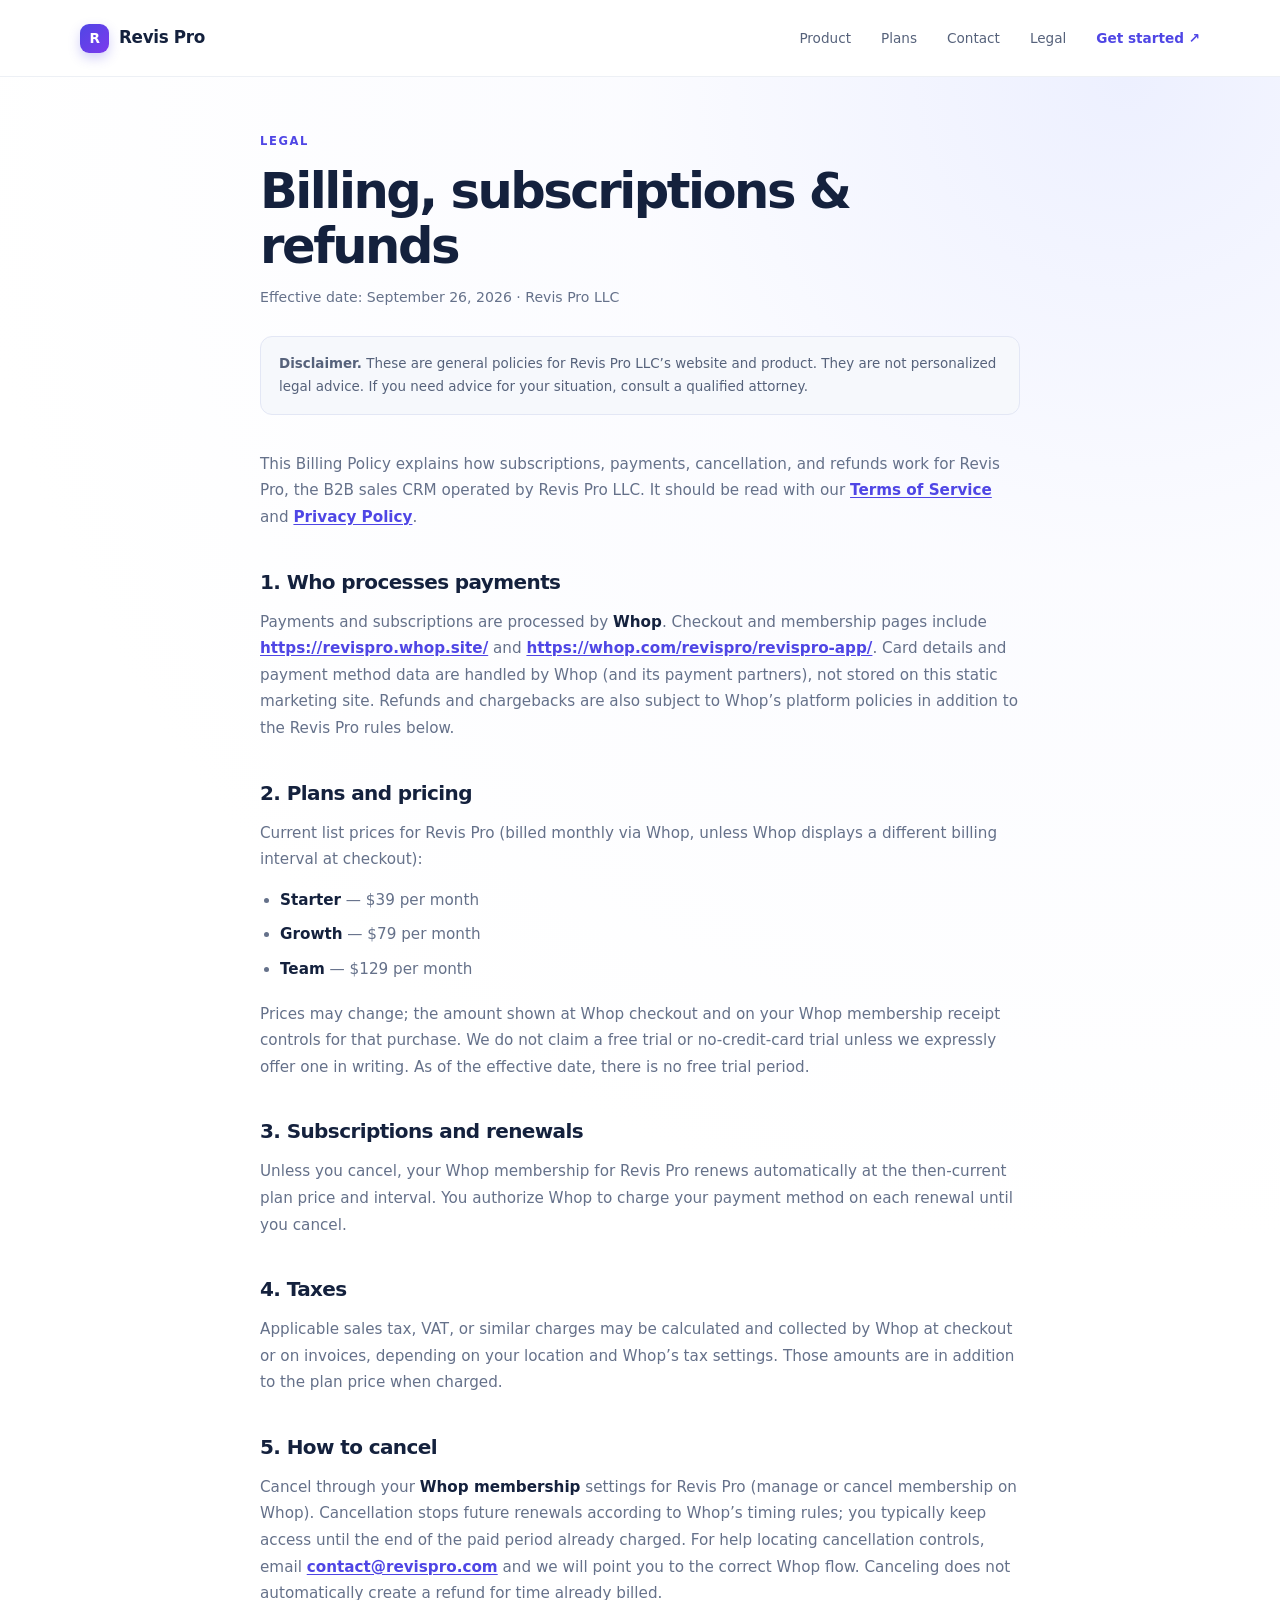
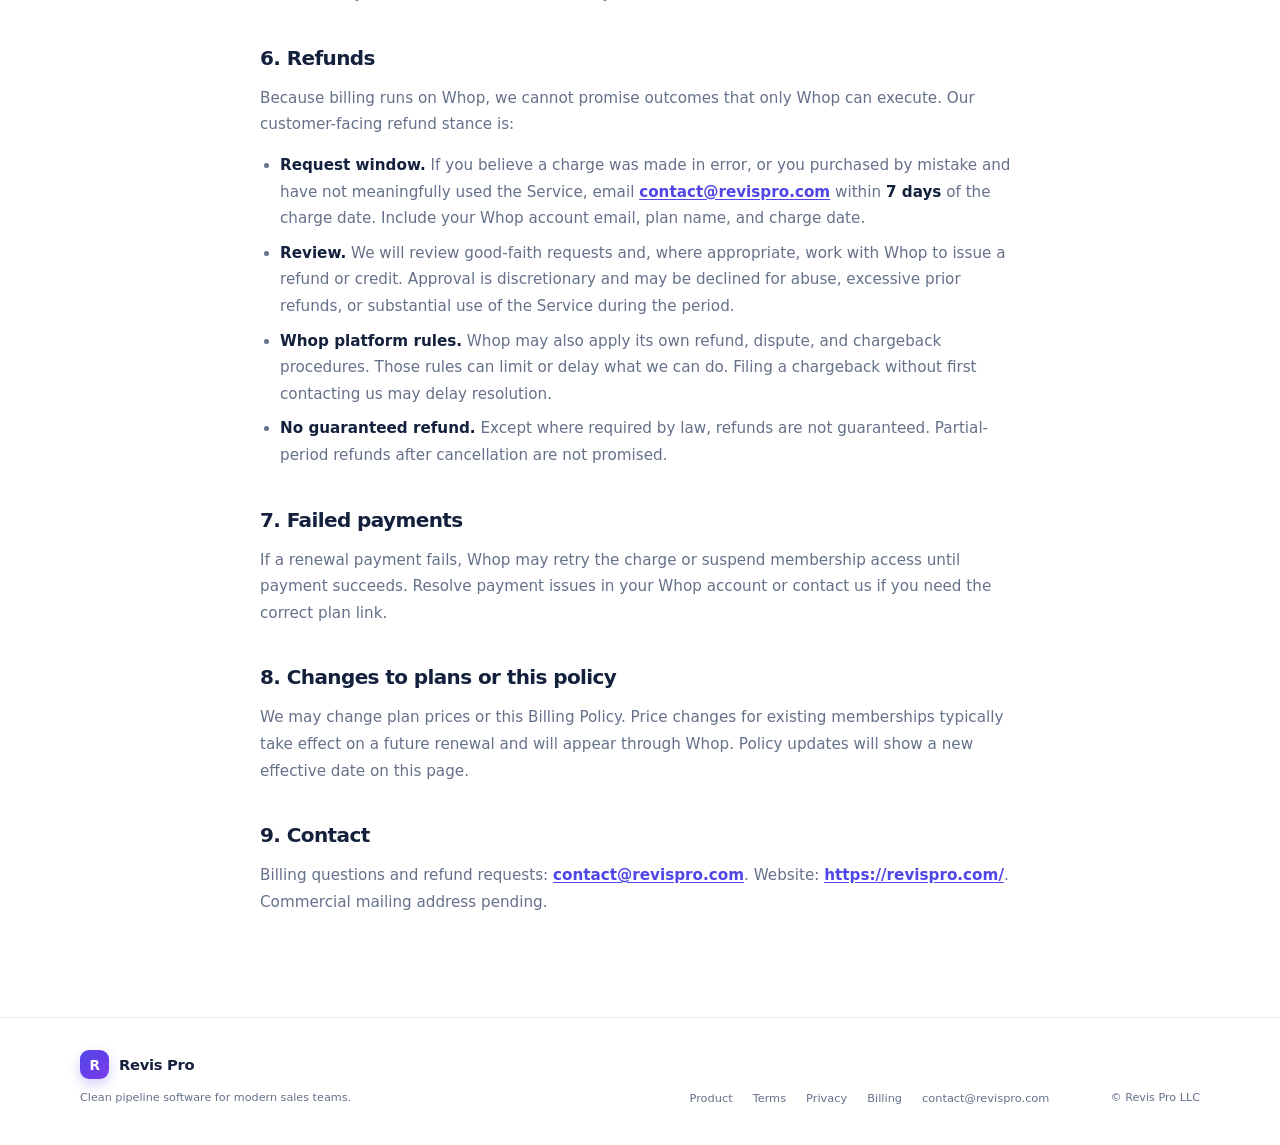
==== billing.html @ 18977353 "Fix clear marketing-site bugs without a redesign Darken text that failed contrast, align legal navig" ====
<!doctype html>
<html lang="en">
<head>
  <meta charset="utf-8">
  <meta name="viewport" content="width=device-width, initial-scale=1">
  <meta name="description" content="Billing, subscriptions, and refunds for Revis Pro, the B2B sales CRM from Revis Pro LLC.">
  <meta name="theme-color" content="#4f46e5">
  <link rel="canonical" href="https://revispro.com/billing.html">
  <link rel="icon" href="favicon.svg" type="image/svg+xml">
  <meta property="og:site_name" content="Revis Pro">
  <meta property="og:type" content="website">
  <meta property="og:url" content="https://revispro.com/billing.html">
  <meta property="og:title" content="Billing &amp; Refunds · Revis Pro">
  <meta property="og:description" content="Billing, subscriptions, and refunds for Revis Pro, the B2B sales CRM from Revis Pro LLC.">
  <meta name="twitter:card" content="summary">
  <meta name="twitter:title" content="Billing &amp; Refunds · Revis Pro">
  <meta name="twitter:description" content="Billing, subscriptions, and refunds for Revis Pro, the B2B sales CRM from Revis Pro LLC.">
  <title>Billing &amp; Refunds · Revis Pro</title>
  <link rel="stylesheet" href="styles.css">
</head>
<body>
  <header class="site-header">
    <div class="container nav-wrap">
      <a class="brand" href="index.html" aria-label="Revis Pro home">
        <span class="brand-mark" aria-hidden="true">R</span>
        <span>Revis Pro</span>
      </a>
      <nav aria-label="Primary navigation">
        <a href="index.html#product">Product</a>
        <a href="index.html#plans">Plans</a>
        <a href="index.html#contact">Contact</a>
        <a class="legal-nav-link" href="terms.html">Legal</a>
        <a class="nav-cta" href="https://revispro.whop.site/invite">Get started <span aria-hidden="true">↗</span></a>
      </nav>
    </div>
  </header>

  <main class="legal-page">
    <div class="container legal-wrap">
      <p class="eyebrow">Legal</p>
      <h1>Billing, subscriptions &amp; refunds</h1>
      <p class="legal-meta">Effective date: September 26, 2026 · Revis Pro LLC</p>

      <p class="legal-disclaimer"><strong>Disclaimer.</strong> These are general policies for Revis Pro LLC’s website and product. They are not personalized legal advice. If you need advice for your situation, consult a qualified attorney.</p>

      <div class="legal-prose">
        <p>This Billing Policy explains how subscriptions, payments, cancellation, and refunds work for Revis Pro, the B2B sales CRM operated by Revis Pro LLC. It should be read with our <a href="terms.html">Terms of Service</a> and <a href="privacy.html">Privacy Policy</a>.</p>

        <h2>1. Who processes payments</h2>
        <p>Payments and subscriptions are processed by <strong>Whop</strong>. Checkout and membership pages include <a href="https://revispro.whop.site/">https://revispro.whop.site/</a> and <a href="https://whop.com/revispro/revispro-app/">https://whop.com/revispro/revispro-app/</a>. Card details and payment method data are handled by Whop (and its payment partners), not stored on this static marketing site. Refunds and chargebacks are also subject to Whop’s platform policies in addition to the Revis Pro rules below.</p>

        <h2>2. Plans and pricing</h2>
        <p>Current list prices for Revis Pro (billed monthly via Whop, unless Whop displays a different billing interval at checkout):</p>
        <ul>
          <li><strong>Starter</strong> — $39 per month</li>
          <li><strong>Growth</strong> — $79 per month</li>
          <li><strong>Team</strong> — $129 per month</li>
        </ul>
        <p>Prices may change; the amount shown at Whop checkout and on your Whop membership receipt controls for that purchase. We do not claim a free trial or no-credit-card trial unless we expressly offer one in writing. As of the effective date, there is no free trial period.</p>

        <h2>3. Subscriptions and renewals</h2>
        <p>Unless you cancel, your Whop membership for Revis Pro renews automatically at the then-current plan price and interval. You authorize Whop to charge your payment method on each renewal until you cancel.</p>

        <h2>4. Taxes</h2>
        <p>Applicable sales tax, VAT, or similar charges may be calculated and collected by Whop at checkout or on invoices, depending on your location and Whop’s tax settings. Those amounts are in addition to the plan price when charged.</p>

        <h2>5. How to cancel</h2>
        <p>Cancel through your <strong>Whop membership</strong> settings for Revis Pro (manage or cancel membership on Whop). Cancellation stops future renewals according to Whop’s timing rules; you typically keep access until the end of the paid period already charged. For help locating cancellation controls, email <a href="mailto:contact@revispro.com">contact@revispro.com</a> and we will point you to the correct Whop flow. Canceling does not automatically create a refund for time already billed.</p>

        <h2>6. Refunds</h2>
        <p>Because billing runs on Whop, we cannot promise outcomes that only Whop can execute. Our customer-facing refund stance is:</p>
        <ul>
          <li><strong>Request window.</strong> If you believe a charge was made in error, or you purchased by mistake and have not meaningfully used the Service, email <a href="mailto:contact@revispro.com">contact@revispro.com</a> within <strong>7 days</strong> of the charge date. Include your Whop account email, plan name, and charge date.</li>
          <li><strong>Review.</strong> We will review good-faith requests and, where appropriate, work with Whop to issue a refund or credit. Approval is discretionary and may be declined for abuse, excessive prior refunds, or substantial use of the Service during the period.</li>
          <li><strong>Whop platform rules.</strong> Whop may also apply its own refund, dispute, and chargeback procedures. Those rules can limit or delay what we can do. Filing a chargeback without first contacting us may delay resolution.</li>
          <li><strong>No guaranteed refund.</strong> Except where required by law, refunds are not guaranteed. Partial-period refunds after cancellation are not promised.</li>
        </ul>

        <h2>7. Failed payments</h2>
        <p>If a renewal payment fails, Whop may retry the charge or suspend membership access until payment succeeds. Resolve payment issues in your Whop account or contact us if you need the correct plan link.</p>

        <h2>8. Changes to plans or this policy</h2>
        <p>We may change plan prices or this Billing Policy. Price changes for existing memberships typically take effect on a future renewal and will appear through Whop. Policy updates will show a new effective date on this page.</p>

        <h2>9. Contact</h2>
        <p>Billing questions and refund requests: <a href="mailto:contact@revispro.com">contact@revispro.com</a>. Website: <a href="https://revispro.com/">https://revispro.com/</a>. Commercial mailing address pending.</p>
      </div>
    </div>
  </main>

  <footer class="site-footer">
    <div class="container footer-wrap">
      <div><a class="brand footer-brand" href="index.html"><span class="brand-mark" aria-hidden="true">R</span><span>Revis Pro</span></a><p>Clean pipeline software for modern sales teams.</p></div>
      <div class="footer-links">
        <a href="https://revispro.whop.site/">Product</a>
        <a href="terms.html">Terms</a>
        <a href="privacy.html">Privacy</a>
        <a href="billing.html" aria-current="page">Billing</a>
        <a href="mailto:contact@revispro.com">contact@revispro.com</a>
      </div>
      <p class="copyright">© Revis Pro LLC</p>
    </div>
  </footer>
</body>
</html>
---- styles.css ----
:root{--ink:#14213d;--muted:#65718a;--line:#e7ebf2;--soft:#f6f8fc;--indigo:#4f46e5;--indigo-dark:#3730a3;--cyan:#0ea5c9;--white:#fff;--shadow:0 22px 60px rgba(38,53,92,.13)}
*{box-sizing:border-box}html{scroll-behavior:smooth}body{margin:0;color:var(--ink);background:#fff;font-family:Inter,ui-sans-serif,system-ui,-apple-system,BlinkMacSystemFont,"Segoe UI",sans-serif;line-height:1.5;-webkit-font-smoothing:antialiased}a{color:inherit;text-decoration:none}.container{width:min(1120px,calc(100% - 48px));margin:0 auto}.site-header{border-bottom:1px solid rgba(231,235,242,.75);background:rgba(255,255,255,.92);position:relative;z-index:2}.nav-wrap{height:76px;display:flex;align-items:center;justify-content:space-between}.brand{font-size:1.05rem;font-weight:760;letter-spacing:-.02em;display:inline-flex;gap:10px;align-items:center}.brand-mark{width:29px;height:29px;display:grid;place-items:center;border-radius:9px;color:white;background:linear-gradient(135deg,var(--indigo),#7c3aed);font-size:.85rem;font-weight:800;box-shadow:0 5px 12px rgba(79,70,229,.25)}nav{display:flex;align-items:center;gap:30px;font-size:.85rem;color:#56627b}nav a:hover,.footer-links a:hover,.contact-email:hover{color:var(--indigo)}.nav-cta{color:var(--indigo);font-weight:700}.section{padding:104px 0}.hero{padding:92px 0 100px;background:radial-gradient(circle at 82% 39%,#edf0ff 0,rgba(247,248,255,.58) 23%,rgba(255,255,255,0) 45%)}.hero-grid{display:grid;grid-template-columns:1fr 1fr;gap:80px;align-items:center}.eyebrow{color:var(--indigo);font-size:.72rem;letter-spacing:.14em;text-transform:uppercase;font-weight:800;margin:0 0 18px}.eyebrow-dot{display:inline-block;width:7px;height:7px;border-radius:50%;background:#36c5a1;margin:0 7px 1px 0}.hero h1{font-size:clamp(3rem,5.5vw,5rem);line-height:1.02;letter-spacing:-.065em;margin:0 0 26px;font-weight:790}.accent-text{color:var(--indigo)}.hero-lede{max-width:520px;font-size:1.16rem;line-height:1.7;color:var(--muted);margin:0 0 31px}.hero-actions{display:flex;align-items:center;gap:13px;flex-wrap:wrap}.button{display:inline-flex;align-items:center;justify-content:center;gap:9px;min-height:48px;padding:0 20px;border:1px solid transparent;border-radius:9px;font-size:.88rem;font-weight:750;transition:transform .2s ease,box-shadow .2s ease,background .2s ease}.button:hover{transform:translateY(-2px)}.button-primary{color:#fff;background:var(--indigo);box-shadow:0 9px 20px rgba(79,70,229,.2)}.button-primary:hover{background:var(--indigo-dark);box-shadow:0 12px 24px rgba(79,70,229,.28)}.button-secondary{color:var(--ink);border-color:var(--line);background:#fff}.hero-note{color:var(--muted);font-size:.79rem;margin:23px 0 0}.hero-visual{background:#fff;border:1px solid #e3e8f2;border-radius:16px;padding:18px 20px 16px;box-shadow:var(--shadow);transform:rotate(1.1deg)}.window-bar{display:flex;align-items:center;gap:5px;color:var(--muted);font-size:.68rem;padding-bottom:17px;border-bottom:1px solid #eff2f7}.window-bar span{width:6px;height:6px;border-radius:50%;background:#c9d1de}.window-bar b{margin-left:auto;font-size:.68rem;font-weight:650;color:var(--muted)}.pipeline-head{display:flex;justify-content:space-between;align-items:end;padding:22px 0 16px}.pipeline-head small{display:block;color:var(--muted);font-size:.68rem;margin-bottom:4px}.pipeline-head strong{font-size:1.8rem;letter-spacing:-.04em}.positive{font-size:.7rem;color:#097a5f;background:#e8faf4;padding:4px 7px;border-radius:6px;font-weight:700}.risk-card{display:flex;align-items:center;gap:10px;border:1px solid #f3dfb9;background:#fffaf0;border-radius:9px;padding:11px 12px;margin-bottom:13px}.risk-icon{display:grid;place-items:center;background:#f6bd52;color:var(--ink);border-radius:50%;width:20px;height:20px;font-weight:800;font-size:.75rem}.risk-card div{display:flex;flex-direction:column;gap:1px}.risk-card b{font-size:.73rem}.risk-card small{font-size:.62rem;color:#7b6e55}.risk-card .arrow{margin-left:auto;color:#8b6e38}.deal-list{border:1px solid #edf0f5;border-radius:9px;overflow:hidden}.deal-row{display:flex;align-items:center;gap:9px;padding:13px 11px;border-bottom:1px solid #edf0f5}.deal-row:last-child{border-bottom:0}.deal-avatar{display:grid;place-items:center;width:28px;height:28px;border-radius:8px;color:#fff;font-size:.58rem;font-weight:800}.avatar-indigo{background:#6366f1}.avatar-cyan{background:#06b6d4}.avatar-violet{background:#8b5cf6}.deal-info{display:flex;flex-direction:column;flex:1;gap:1px}.deal-info b{font-size:.7rem}.deal-info small{font-size:.61rem;color:var(--muted)}.deal-pill{font-size:.59rem;font-weight:750;padding:3px 6px;border-radius:5px}.pill-watch{color:#95610a;background:#fff4d8}.pill-next{color:#057999;background:#e5f8fb}.pill-strong{color:#087e62;background:#e5faf3}.visual-footer{display:flex;justify-content:space-between;align-items:center;color:#69768d;font-size:.66rem;font-weight:700;padding:17px 2px 0}.visual-lines{display:flex;gap:3px}.visual-lines i{display:block;width:14px;height:3px;border-radius:3px;background:#dfe4ee}.visual-lines i:first-child{background:var(--indigo)}.proof-strip{background:var(--soft);border-top:1px solid #eef1f6;border-bottom:1px solid #eef1f6}.proof-grid{display:grid;grid-template-columns:repeat(3,1fr);padding:26px 0;gap:30px}.proof-grid>div{display:flex;align-items:center;gap:13px}.proof-icon{display:grid;place-items:center;width:34px;height:34px;border-radius:10px;color:var(--indigo);background:#e7e9ff;font-weight:800}.proof-grid strong{display:block;font-size:.83rem}.proof-grid small{display:block;color:var(--muted);font-size:.7rem;margin-top:2px}.narrow-container{max-width:920px}.content-section{padding-bottom:95px}.content-section h2,.plans-section h2,.contact-card h2{font-size:clamp(2rem,4vw,3rem);line-height:1.1;letter-spacing:-.05em;margin:0 0 19px}.section-intro{color:var(--muted);font-size:1rem;line-height:1.8;max-width:780px;margin:0}.feature-grid{display:grid;grid-template-columns:repeat(3,1fr);gap:16px;margin-top:53px}.feature-card{padding:24px 22px 25px;border:1px solid var(--line);border-radius:12px;background:#fff}.feature-number{color:var(--indigo);font-weight:800;font-size:.7rem;letter-spacing:.08em}.feature-card h3{font-size:1.05rem;margin:22px 0 8px;letter-spacing:-.025em}.feature-card p{color:var(--muted);font-size:.82rem;line-height:1.65;margin:0}.plans-section{background:var(--soft);border-top:1px solid #eef1f6;border-bottom:1px solid #eef1f6}.plans-grid{display:grid;grid-template-columns:.85fr 1.15fr;gap:100px;align-items:center}.text-link{display:inline-flex;gap:9px;color:var(--indigo);font-size:.86rem;font-weight:800;margin-top:31px}.text-link:hover{gap:13px}.plan-list{border:1px solid #e3e7f0;border-radius:14px;background:#fff;overflow:hidden;box-shadow:0 10px 30px rgba(38,53,92,.05)}.plan-row{display:grid;grid-template-columns:1fr auto auto;align-items:center;gap:4px;padding:21px 24px;border-bottom:1px solid #edf0f5}.plan-row:last-child{border-bottom:0}.plan-row b{display:block;font-size:.95rem}.plan-row small{display:block;color:var(--muted);font-size:.68rem;margin-top:3px}.plan-row strong{font-size:1.65rem;letter-spacing:-.05em}.plan-row .per{color:var(--muted);font-size:.7rem;margin-top:9px}.featured-plan{background:linear-gradient(90deg,#fafaff,#fff)}.plan-badge{display:inline-block;font-size:.55rem;letter-spacing:.03em;color:var(--indigo);background:#ececff;border-radius:5px;padding:3px 5px;margin-left:8px;vertical-align:2px;font-weight:700}.contact-section{padding:88px 0}.contact-card{display:flex;justify-content:space-between;align-items:center;gap:40px;padding:48px 53px;border-radius:16px;background:#18264a;color:#fff;position:relative;overflow:hidden}.contact-card:after{content:"";position:absolute;right:-80px;top:-120px;width:350px;height:350px;border-radius:50%;border:1px solid rgba(159,169,255,.18);box-shadow:0 0 0 32px rgba(159,169,255,.04),0 0 0 64px rgba(159,169,255,.03)}.contact-card .eyebrow{color:#a9b2ff}.contact-card h2{margin-bottom:12px;position:relative;z-index:1}.contact-card p:not(.eyebrow){color:#b6c0d5;margin:0;max-width:560px;font-size:.91rem}.contact-meta{font-size:.73rem!important;line-height:1.8;margin-top:19px!important}.contact-meta strong{color:#fff}.contact-meta a{color:#cbd2ff}.contact-meta a:hover{color:#fff}.contact-actions{position:relative;z-index:1;display:flex;flex-direction:column;align-items:center;gap:15px;min-width:175px}.contact-email{font-size:.77rem;color:#c7cde0}.site-footer{border-top:1px solid var(--line);padding:32px 0 38px;color:var(--muted)}.footer-wrap{display:grid;grid-template-columns:1.3fr 1fr auto;gap:30px;align-items:end}.footer-brand{color:var(--ink);font-size:.92rem}.footer-wrap p{font-size:.7rem;margin:11px 0 0}.footer-links{display:flex;gap:20px;justify-content:center;font-size:.71rem}.copyright{white-space:nowrap}.footer-wrap>.copyright{margin:0}
@media(max-width:820px){.hero-grid,.plans-grid{grid-template-columns:1fr;gap:50px}.hero{padding-top:67px}.hero-visual{max-width:580px}.plans-grid{gap:42px}.contact-card{padding:38px 30px}.footer-wrap{grid-template-columns:1fr 1fr}.footer-wrap>.copyright{grid-column:1/-1}.footer-links{justify-content:flex-start}}
@media(max-width:600px){.container{width:min(100% - 32px,1120px)}.nav-wrap{height:68px}nav a:not(.nav-cta){display:none}nav{gap:0}.nav-cta{font-size:.79rem}.hero{padding-bottom:65px}.hero h1{font-size:clamp(2.7rem,13vw,4rem)}.hero-lede{font-size:1rem}.button{width:100%}.hero-actions{align-items:stretch}.hero-visual{padding:14px 13px;transform:none}.pipeline-head strong{font-size:1.5rem}.proof-grid{grid-template-columns:1fr;gap:17px;padding:23px 0}.section{padding:72px 0}.content-section{padding-bottom:72px}.feature-grid{grid-template-columns:1fr;gap:10px;margin-top:34px}.feature-card{padding:19px}.feature-card h3{margin-top:13px}.contact-card{display:block;padding:33px 24px}.contact-actions{align-items:stretch;margin-top:27px}.contact-section{padding:63px 0}.footer-wrap{grid-template-columns:1fr;gap:17px}.footer-links{flex-direction:column;gap:7px}.footer-wrap>.copyright{grid-column:auto}.copyright{margin-top:3px!important}}

/* Legal pages */
.legal-page{padding:56px 0 88px;background:radial-gradient(circle at 88% 0%,#edf0ff 0,rgba(247,248,255,.5) 18%,rgba(255,255,255,0) 42%)}
.legal-page .legal-wrap{max-width:760px}
.legal-page .eyebrow{margin-bottom:14px}
.legal-page h1{font-size:clamp(2.1rem,4.5vw,3.1rem);line-height:1.1;letter-spacing:-.05em;margin:0 0 14px;font-weight:790}
.legal-meta{color:var(--muted);font-size:.88rem;margin:0 0 28px}
.legal-disclaimer{border:1px solid #e3e7f5;background:var(--soft);border-radius:12px;padding:16px 18px;color:#56627b;font-size:.84rem;line-height:1.65;margin:0 0 36px}
.legal-prose h2{font-size:1.25rem;letter-spacing:-.03em;margin:36px 0 12px;color:var(--ink)}
.legal-prose h3{font-size:1rem;letter-spacing:-.02em;margin:24px 0 8px;color:var(--ink)}
.legal-prose p,.legal-prose li{color:var(--muted);font-size:.95rem;line-height:1.75;margin:0 0 14px}
.legal-prose ul{margin:0 0 18px;padding-left:1.25rem}
.legal-prose li{margin-bottom:8px}
.legal-prose a{color:var(--indigo);font-weight:650;text-decoration:underline;text-underline-offset:2px}
.legal-prose a:hover{color:var(--indigo-dark)}
.legal-prose strong{color:var(--ink);font-weight:700}
.site-header .legal-nav-link{color:#56627b}
@media(max-width:600px){.legal-page{padding:40px 0 64px}.legal-disclaimer{padding:14px 15px;font-size:.82rem}.legal-prose h2{margin-top:28px;font-size:1.15rem}}

:focus-visible{outline:2px solid var(--indigo);outline-offset:3px}
.contact-card :focus-visible{outline-color:#fff}
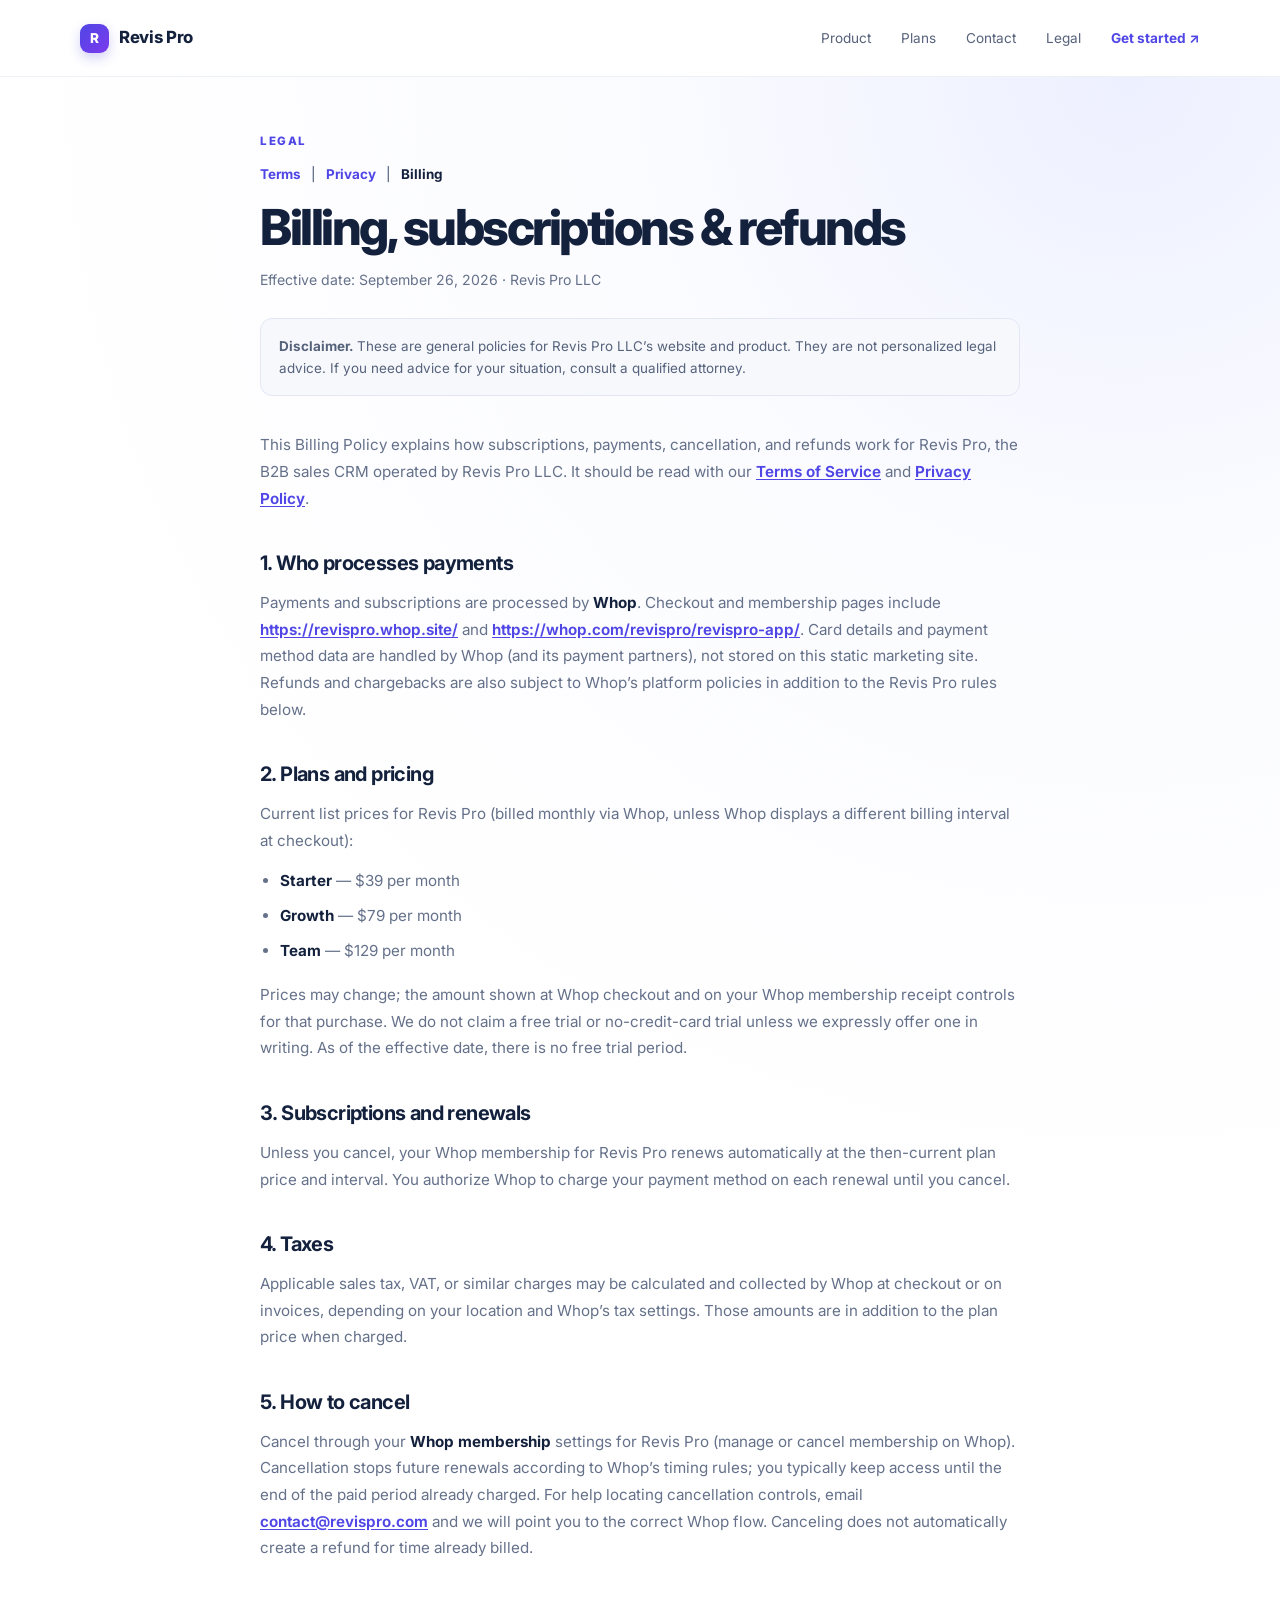
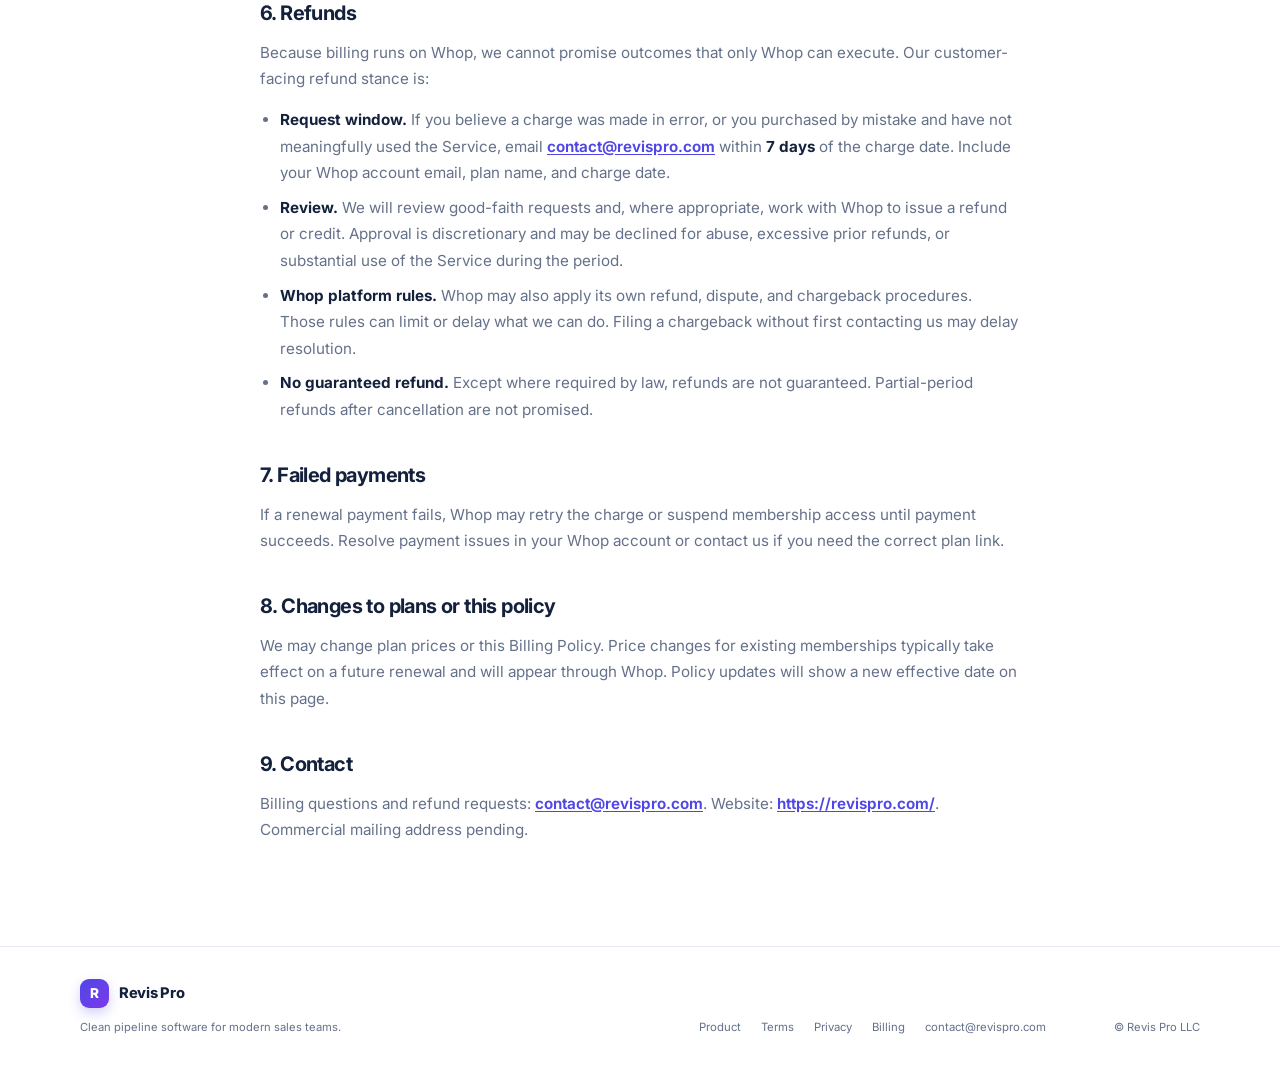
==== commit dce0e48e: "Load Inter and add a legal-page subnav Serve Inter from Google Fonts on every page so the named font" ====
--- a/billing.html
+++ b/billing.html
@@ -16,6 +16,9 @@
   <meta name="twitter:title" content="Billing &amp; Refunds · Revis Pro">
   <meta name="twitter:description" content="Billing, subscriptions, and refunds for Revis Pro, the B2B sales CRM from Revis Pro LLC.">
   <title>Billing &amp; Refunds · Revis Pro</title>
+  <link rel="preconnect" href="https://fonts.googleapis.com">
+  <link rel="preconnect" href="https://fonts.gstatic.com" crossorigin>
+  <link rel="stylesheet" href="https://fonts.googleapis.com/css2?family=Inter:wght@400..800&display=swap">
   <link rel="stylesheet" href="styles.css">
 </head>
 <body>
@@ -38,6 +41,13 @@
   <main class="legal-page">
     <div class="container legal-wrap">
       <p class="eyebrow">Legal</p>
+      <nav class="legal-subnav" aria-label="Legal documents">
+        <a href="terms.html">Terms</a>
+        <span aria-hidden="true">|</span>
+        <a href="privacy.html">Privacy</a>
+        <span aria-hidden="true">|</span>
+        <a href="billing.html" aria-current="page">Billing</a>
+      </nav>
       <h1>Billing, subscriptions &amp; refunds</h1>
       <p class="legal-meta">Effective date: September 26, 2026 · Revis Pro LLC</p>
 
--- a/styles.css
+++ b/styles.css
@@ -23,3 +23,8 @@
 
 :focus-visible{outline:2px solid var(--indigo);outline-offset:3px}
 .contact-card :focus-visible{outline-color:#fff}
+.legal-subnav{display:flex;flex-wrap:wrap;align-items:center;gap:10px;margin:0 0 16px;font-size:.84rem;font-weight:700}
+.legal-subnav a{color:var(--indigo)}
+.legal-subnav a[aria-current="page"]{color:var(--ink)}
+.legal-subnav span{color:var(--muted);font-weight:500}
+nav.legal-subnav a{display:inline}
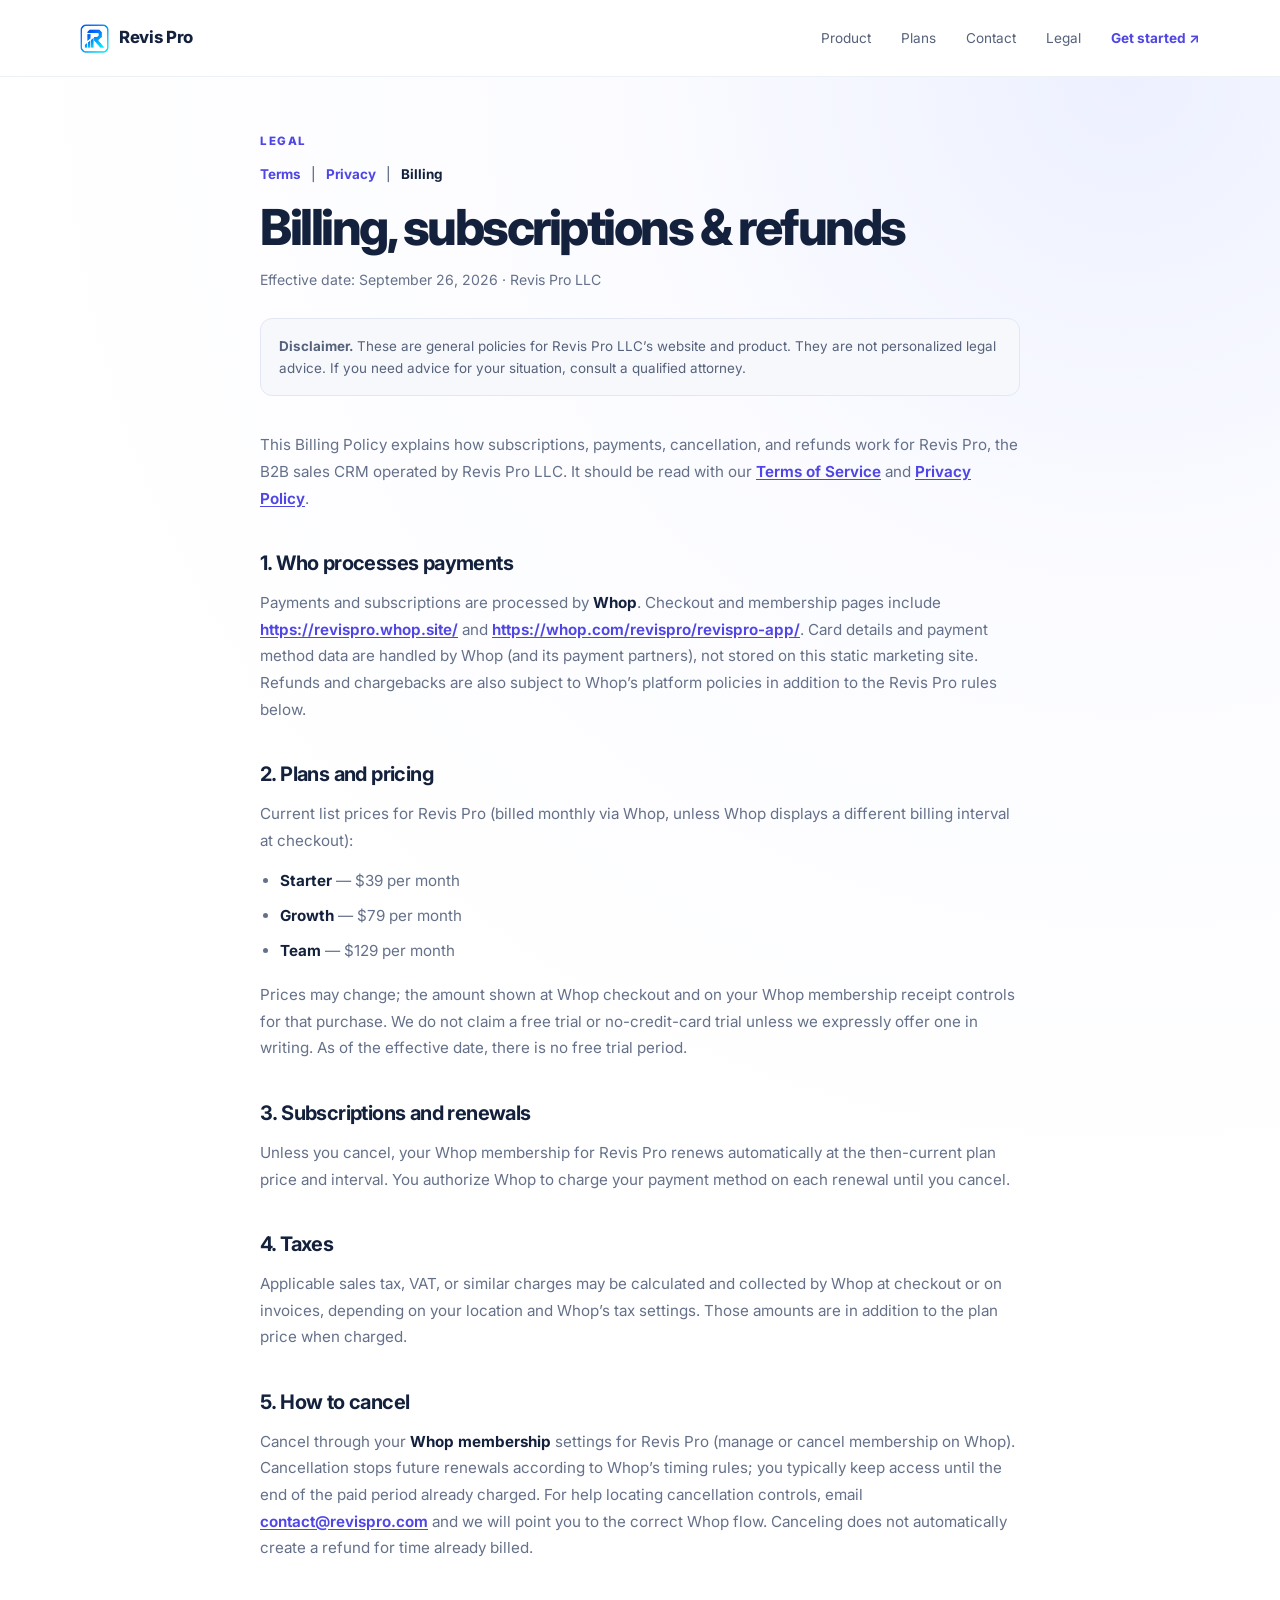
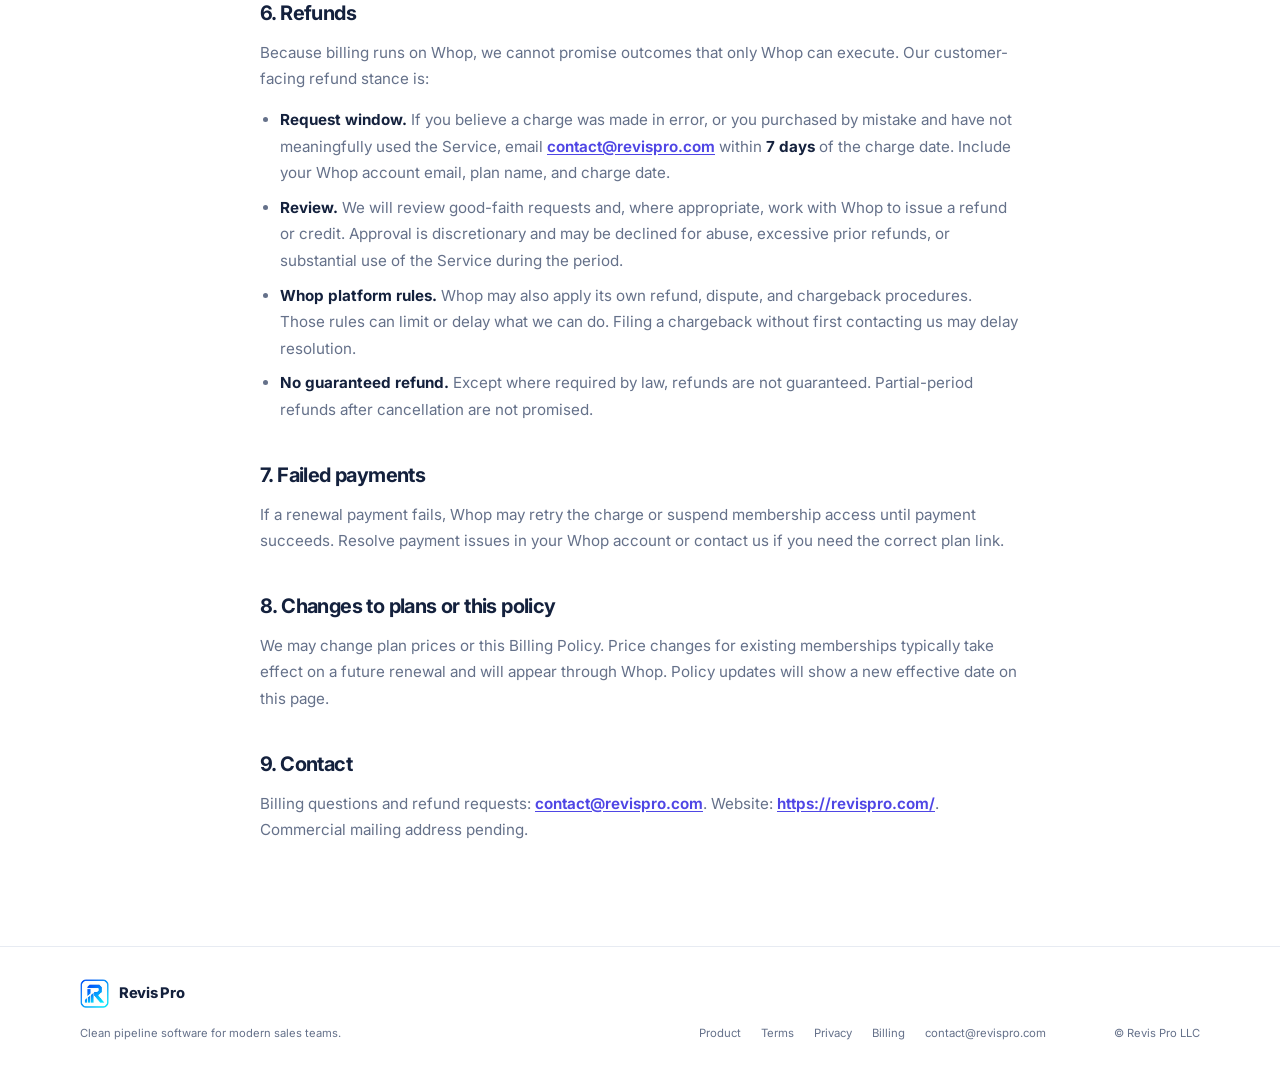
==== commit ef49951f: "Use approved Logo A for the header, favicon, and share image. Replace the indigo Inter R mark with a" ====
--- a/billing.html
+++ b/billing.html
@@ -7,12 +7,21 @@
   <meta name="theme-color" content="#4f46e5">
   <link rel="canonical" href="https://revispro.com/billing.html">
   <link rel="icon" href="favicon.svg" type="image/svg+xml">
+  <link rel="icon" href="favicon.png" type="image/png" sizes="32x32">
+  <link rel="apple-touch-icon" href="apple-touch-icon.png">
   <meta property="og:site_name" content="Revis Pro">
   <meta property="og:type" content="website">
   <meta property="og:url" content="https://revispro.com/billing.html">
   <meta property="og:title" content="Billing &amp; Refunds · Revis Pro">
   <meta property="og:description" content="Billing, subscriptions, and refunds for Revis Pro, the B2B sales CRM from Revis Pro LLC.">
-  <meta name="twitter:card" content="summary">
+  <meta name="twitter:card" content="summary_large_image">
+  <meta property="og:image" content="https://revispro.com/og.png">
+  <meta property="og:image:type" content="image/png">
+  <meta property="og:image:width" content="1200">
+  <meta property="og:image:height" content="630">
+  <meta property="og:image:alt" content="Revis Pro, B2B sales CRM">
+  <meta name="twitter:image" content="https://revispro.com/og.png">
+  <meta name="twitter:image:alt" content="Revis Pro, B2B sales CRM">
   <meta name="twitter:title" content="Billing &amp; Refunds · Revis Pro">
   <meta name="twitter:description" content="Billing, subscriptions, and refunds for Revis Pro, the B2B sales CRM from Revis Pro LLC.">
   <title>Billing &amp; Refunds · Revis Pro</title>
@@ -25,15 +34,19 @@
   <header class="site-header">
     <div class="container nav-wrap">
       <a class="brand" href="index.html" aria-label="Revis Pro home">
-        <span class="brand-mark" aria-hidden="true">R</span>
+        <img class="brand-mark" src="revispro-logo.png" alt="" width="29" height="29">
         <span>Revis Pro</span>
       </a>
-      <nav aria-label="Primary navigation">
+      <a class="nav-cta nav-cta-mobile" href="https://revispro.whop.site/invite">Get started <span aria-hidden="true">↗</span></a>
+      <button class="nav-toggle" type="button" aria-expanded="false" aria-controls="site-nav" aria-label="Open menu">
+        <span class="nav-toggle-bars" aria-hidden="true"><span></span><span></span><span></span></span>
+      </button>
+      <nav id="site-nav" aria-label="Primary navigation">
         <a href="index.html#product">Product</a>
         <a href="index.html#plans">Plans</a>
         <a href="index.html#contact">Contact</a>
         <a class="legal-nav-link" href="terms.html">Legal</a>
-        <a class="nav-cta" href="https://revispro.whop.site/invite">Get started <span aria-hidden="true">↗</span></a>
+        <a class="nav-cta nav-cta-desktop" href="https://revispro.whop.site/invite">Get started <span aria-hidden="true">↗</span></a>
       </nav>
     </div>
   </header>
@@ -100,9 +113,9 @@
 
   <footer class="site-footer">
     <div class="container footer-wrap">
-      <div><a class="brand footer-brand" href="index.html"><span class="brand-mark" aria-hidden="true">R</span><span>Revis Pro</span></a><p>Clean pipeline software for modern sales teams.</p></div>
+      <div><a class="brand footer-brand" href="index.html"><img class="brand-mark" src="revispro-logo.png" alt="" width="29" height="29"><span>Revis Pro</span></a><p>Clean pipeline software for modern sales teams.</p></div>
       <div class="footer-links">
-        <a href="https://revispro.whop.site/">Product</a>
+        <a href="https://revispro.whop.site/invite">Product</a>
         <a href="terms.html">Terms</a>
         <a href="privacy.html">Privacy</a>
         <a href="billing.html" aria-current="page">Billing</a>
@@ -111,5 +124,6 @@
       <p class="copyright">© Revis Pro LLC</p>
     </div>
   </footer>
+  <script src="nav.js"></script>
 </body>
 </html>
--- a/styles.css
+++ b/styles.css
@@ -1,7 +1,7 @@
 :root{--ink:#14213d;--muted:#65718a;--line:#e7ebf2;--soft:#f6f8fc;--indigo:#4f46e5;--indigo-dark:#3730a3;--cyan:#0ea5c9;--white:#fff;--shadow:0 22px 60px rgba(38,53,92,.13)}
-*{box-sizing:border-box}html{scroll-behavior:smooth}body{margin:0;color:var(--ink);background:#fff;font-family:Inter,ui-sans-serif,system-ui,-apple-system,BlinkMacSystemFont,"Segoe UI",sans-serif;line-height:1.5;-webkit-font-smoothing:antialiased}a{color:inherit;text-decoration:none}.container{width:min(1120px,calc(100% - 48px));margin:0 auto}.site-header{border-bottom:1px solid rgba(231,235,242,.75);background:rgba(255,255,255,.92);position:relative;z-index:2}.nav-wrap{height:76px;display:flex;align-items:center;justify-content:space-between}.brand{font-size:1.05rem;font-weight:760;letter-spacing:-.02em;display:inline-flex;gap:10px;align-items:center}.brand-mark{width:29px;height:29px;display:grid;place-items:center;border-radius:9px;color:white;background:linear-gradient(135deg,var(--indigo),#7c3aed);font-size:.85rem;font-weight:800;box-shadow:0 5px 12px rgba(79,70,229,.25)}nav{display:flex;align-items:center;gap:30px;font-size:.85rem;color:#56627b}nav a:hover,.footer-links a:hover,.contact-email:hover{color:var(--indigo)}.nav-cta{color:var(--indigo);font-weight:700}.section{padding:104px 0}.hero{padding:92px 0 100px;background:radial-gradient(circle at 82% 39%,#edf0ff 0,rgba(247,248,255,.58) 23%,rgba(255,255,255,0) 45%)}.hero-grid{display:grid;grid-template-columns:1fr 1fr;gap:80px;align-items:center}.eyebrow{color:var(--indigo);font-size:.72rem;letter-spacing:.14em;text-transform:uppercase;font-weight:800;margin:0 0 18px}.eyebrow-dot{display:inline-block;width:7px;height:7px;border-radius:50%;background:#36c5a1;margin:0 7px 1px 0}.hero h1{font-size:clamp(3rem,5.5vw,5rem);line-height:1.02;letter-spacing:-.065em;margin:0 0 26px;font-weight:790}.accent-text{color:var(--indigo)}.hero-lede{max-width:520px;font-size:1.16rem;line-height:1.7;color:var(--muted);margin:0 0 31px}.hero-actions{display:flex;align-items:center;gap:13px;flex-wrap:wrap}.button{display:inline-flex;align-items:center;justify-content:center;gap:9px;min-height:48px;padding:0 20px;border:1px solid transparent;border-radius:9px;font-size:.88rem;font-weight:750;transition:transform .2s ease,box-shadow .2s ease,background .2s ease}.button:hover{transform:translateY(-2px)}.button-primary{color:#fff;background:var(--indigo);box-shadow:0 9px 20px rgba(79,70,229,.2)}.button-primary:hover{background:var(--indigo-dark);box-shadow:0 12px 24px rgba(79,70,229,.28)}.button-secondary{color:var(--ink);border-color:var(--line);background:#fff}.hero-note{color:var(--muted);font-size:.79rem;margin:23px 0 0}.hero-visual{background:#fff;border:1px solid #e3e8f2;border-radius:16px;padding:18px 20px 16px;box-shadow:var(--shadow);transform:rotate(1.1deg)}.window-bar{display:flex;align-items:center;gap:5px;color:var(--muted);font-size:.68rem;padding-bottom:17px;border-bottom:1px solid #eff2f7}.window-bar span{width:6px;height:6px;border-radius:50%;background:#c9d1de}.window-bar b{margin-left:auto;font-size:.68rem;font-weight:650;color:var(--muted)}.pipeline-head{display:flex;justify-content:space-between;align-items:end;padding:22px 0 16px}.pipeline-head small{display:block;color:var(--muted);font-size:.68rem;margin-bottom:4px}.pipeline-head strong{font-size:1.8rem;letter-spacing:-.04em}.positive{font-size:.7rem;color:#097a5f;background:#e8faf4;padding:4px 7px;border-radius:6px;font-weight:700}.risk-card{display:flex;align-items:center;gap:10px;border:1px solid #f3dfb9;background:#fffaf0;border-radius:9px;padding:11px 12px;margin-bottom:13px}.risk-icon{display:grid;place-items:center;background:#f6bd52;color:var(--ink);border-radius:50%;width:20px;height:20px;font-weight:800;font-size:.75rem}.risk-card div{display:flex;flex-direction:column;gap:1px}.risk-card b{font-size:.73rem}.risk-card small{font-size:.62rem;color:#7b6e55}.risk-card .arrow{margin-left:auto;color:#8b6e38}.deal-list{border:1px solid #edf0f5;border-radius:9px;overflow:hidden}.deal-row{display:flex;align-items:center;gap:9px;padding:13px 11px;border-bottom:1px solid #edf0f5}.deal-row:last-child{border-bottom:0}.deal-avatar{display:grid;place-items:center;width:28px;height:28px;border-radius:8px;color:#fff;font-size:.58rem;font-weight:800}.avatar-indigo{background:#6366f1}.avatar-cyan{background:#06b6d4}.avatar-violet{background:#8b5cf6}.deal-info{display:flex;flex-direction:column;flex:1;gap:1px}.deal-info b{font-size:.7rem}.deal-info small{font-size:.61rem;color:var(--muted)}.deal-pill{font-size:.59rem;font-weight:750;padding:3px 6px;border-radius:5px}.pill-watch{color:#95610a;background:#fff4d8}.pill-next{color:#057999;background:#e5f8fb}.pill-strong{color:#087e62;background:#e5faf3}.visual-footer{display:flex;justify-content:space-between;align-items:center;color:#69768d;font-size:.66rem;font-weight:700;padding:17px 2px 0}.visual-lines{display:flex;gap:3px}.visual-lines i{display:block;width:14px;height:3px;border-radius:3px;background:#dfe4ee}.visual-lines i:first-child{background:var(--indigo)}.proof-strip{background:var(--soft);border-top:1px solid #eef1f6;border-bottom:1px solid #eef1f6}.proof-grid{display:grid;grid-template-columns:repeat(3,1fr);padding:26px 0;gap:30px}.proof-grid>div{display:flex;align-items:center;gap:13px}.proof-icon{display:grid;place-items:center;width:34px;height:34px;border-radius:10px;color:var(--indigo);background:#e7e9ff;font-weight:800}.proof-grid strong{display:block;font-size:.83rem}.proof-grid small{display:block;color:var(--muted);font-size:.7rem;margin-top:2px}.narrow-container{max-width:920px}.content-section{padding-bottom:95px}.content-section h2,.plans-section h2,.contact-card h2{font-size:clamp(2rem,4vw,3rem);line-height:1.1;letter-spacing:-.05em;margin:0 0 19px}.section-intro{color:var(--muted);font-size:1rem;line-height:1.8;max-width:780px;margin:0}.feature-grid{display:grid;grid-template-columns:repeat(3,1fr);gap:16px;margin-top:53px}.feature-card{padding:24px 22px 25px;border:1px solid var(--line);border-radius:12px;background:#fff}.feature-number{color:var(--indigo);font-weight:800;font-size:.7rem;letter-spacing:.08em}.feature-card h3{font-size:1.05rem;margin:22px 0 8px;letter-spacing:-.025em}.feature-card p{color:var(--muted);font-size:.82rem;line-height:1.65;margin:0}.plans-section{background:var(--soft);border-top:1px solid #eef1f6;border-bottom:1px solid #eef1f6}.plans-grid{display:grid;grid-template-columns:.85fr 1.15fr;gap:100px;align-items:center}.text-link{display:inline-flex;gap:9px;color:var(--indigo);font-size:.86rem;font-weight:800;margin-top:31px}.text-link:hover{gap:13px}.plan-list{border:1px solid #e3e7f0;border-radius:14px;background:#fff;overflow:hidden;box-shadow:0 10px 30px rgba(38,53,92,.05)}.plan-row{display:grid;grid-template-columns:1fr auto auto;align-items:center;gap:4px;padding:21px 24px;border-bottom:1px solid #edf0f5}.plan-row:last-child{border-bottom:0}.plan-row b{display:block;font-size:.95rem}.plan-row small{display:block;color:var(--muted);font-size:.68rem;margin-top:3px}.plan-row strong{font-size:1.65rem;letter-spacing:-.05em}.plan-row .per{color:var(--muted);font-size:.7rem;margin-top:9px}.featured-plan{background:linear-gradient(90deg,#fafaff,#fff)}.plan-badge{display:inline-block;font-size:.55rem;letter-spacing:.03em;color:var(--indigo);background:#ececff;border-radius:5px;padding:3px 5px;margin-left:8px;vertical-align:2px;font-weight:700}.contact-section{padding:88px 0}.contact-card{display:flex;justify-content:space-between;align-items:center;gap:40px;padding:48px 53px;border-radius:16px;background:#18264a;color:#fff;position:relative;overflow:hidden}.contact-card:after{content:"";position:absolute;right:-80px;top:-120px;width:350px;height:350px;border-radius:50%;border:1px solid rgba(159,169,255,.18);box-shadow:0 0 0 32px rgba(159,169,255,.04),0 0 0 64px rgba(159,169,255,.03)}.contact-card .eyebrow{color:#a9b2ff}.contact-card h2{margin-bottom:12px;position:relative;z-index:1}.contact-card p:not(.eyebrow){color:#b6c0d5;margin:0;max-width:560px;font-size:.91rem}.contact-meta{font-size:.73rem!important;line-height:1.8;margin-top:19px!important}.contact-meta strong{color:#fff}.contact-meta a{color:#cbd2ff}.contact-meta a:hover{color:#fff}.contact-actions{position:relative;z-index:1;display:flex;flex-direction:column;align-items:center;gap:15px;min-width:175px}.contact-email{font-size:.77rem;color:#c7cde0}.site-footer{border-top:1px solid var(--line);padding:32px 0 38px;color:var(--muted)}.footer-wrap{display:grid;grid-template-columns:1.3fr 1fr auto;gap:30px;align-items:end}.footer-brand{color:var(--ink);font-size:.92rem}.footer-wrap p{font-size:.7rem;margin:11px 0 0}.footer-links{display:flex;gap:20px;justify-content:center;font-size:.71rem}.copyright{white-space:nowrap}.footer-wrap>.copyright{margin:0}
+*{box-sizing:border-box}html{scroll-behavior:smooth}body{margin:0;color:var(--ink);background:#fff;font-family:Inter,ui-sans-serif,system-ui,-apple-system,BlinkMacSystemFont,"Segoe UI",sans-serif;line-height:1.5;-webkit-font-smoothing:antialiased}a{color:inherit;text-decoration:none}.container{width:min(1120px,calc(100% - 48px));margin:0 auto}.site-header{border-bottom:1px solid rgba(231,235,242,.75);background:rgba(255,255,255,.92);position:relative;z-index:2}.nav-wrap{height:76px;display:flex;align-items:center;justify-content:space-between}.brand{font-size:1.05rem;font-weight:760;letter-spacing:-.02em;display:inline-flex;gap:10px;align-items:center}.brand-mark{width:29px;height:29px;display:block;object-fit:contain;flex:none}nav{display:flex;align-items:center;gap:30px;font-size:.85rem;color:#56627b}nav a:hover,.footer-links a:hover,.contact-email:hover{color:var(--indigo)}.nav-cta{color:var(--indigo);font-weight:700}.section{padding:104px 0}.hero{padding:92px 0 100px;background:radial-gradient(circle at 82% 39%,#edf0ff 0,rgba(247,248,255,.58) 23%,rgba(255,255,255,0) 45%)}.hero-grid{display:grid;grid-template-columns:1fr 1fr;gap:80px;align-items:center}.eyebrow{color:var(--indigo);font-size:.72rem;letter-spacing:.14em;text-transform:uppercase;font-weight:800;margin:0 0 18px}.eyebrow-dot{display:inline-block;width:7px;height:7px;border-radius:50%;background:#36c5a1;margin:0 7px 1px 0}.hero h1{font-size:clamp(3rem,5.5vw,5rem);line-height:1.02;letter-spacing:-.065em;margin:0 0 26px;font-weight:790}.accent-text{color:var(--indigo)}.hero-lede{max-width:520px;font-size:1.16rem;line-height:1.7;color:var(--muted);margin:0 0 31px}.hero-actions{display:flex;align-items:center;gap:13px;flex-wrap:wrap}.button{display:inline-flex;align-items:center;justify-content:center;gap:9px;min-height:48px;padding:0 20px;border:1px solid transparent;border-radius:9px;font-size:.88rem;font-weight:750;transition:transform .2s ease,box-shadow .2s ease,background .2s ease}.button:hover{transform:translateY(-2px)}.button-primary{color:#fff;background:var(--indigo);box-shadow:0 9px 20px rgba(79,70,229,.2)}.button-primary:hover{background:var(--indigo-dark);box-shadow:0 12px 24px rgba(79,70,229,.28)}.button-secondary{color:var(--ink);border-color:var(--line);background:#fff}.hero-note{color:var(--muted);font-size:.79rem;margin:23px 0 0}.hero-visual{background:#fff;border:1px solid #e3e8f2;border-radius:16px;padding:18px 20px 16px;box-shadow:var(--shadow);transform:rotate(1.1deg)}.window-bar{display:flex;align-items:center;gap:5px;color:var(--muted);font-size:.68rem;padding-bottom:17px;border-bottom:1px solid #eff2f7}.window-bar span{width:6px;height:6px;border-radius:50%;background:#c9d1de}.window-bar b{margin-left:auto;font-size:.68rem;font-weight:650;color:var(--muted)}.pipeline-head{display:flex;justify-content:space-between;align-items:end;padding:22px 0 16px}.pipeline-head small{display:block;color:var(--muted);font-size:.68rem;margin-bottom:4px}.pipeline-head strong{font-size:1.8rem;letter-spacing:-.04em}.positive{font-size:.7rem;color:#097a5f;background:#e8faf4;padding:4px 7px;border-radius:6px;font-weight:700}.risk-card{display:flex;align-items:center;gap:10px;border:1px solid #f3dfb9;background:#fffaf0;border-radius:9px;padding:11px 12px;margin-bottom:13px}.risk-icon{display:grid;place-items:center;background:#f6bd52;color:var(--ink);border-radius:50%;width:20px;height:20px;font-weight:800;font-size:.75rem}.risk-card div{display:flex;flex-direction:column;gap:1px}.risk-card b{font-size:.73rem}.risk-card small{font-size:.62rem;color:#7b6e55}.risk-card .arrow{margin-left:auto;color:#8b6e38}.deal-list{border:1px solid #edf0f5;border-radius:9px;overflow:hidden}.deal-row{display:flex;align-items:center;gap:9px;padding:13px 11px;border-bottom:1px solid #edf0f5}.deal-row:last-child{border-bottom:0}.deal-avatar{display:grid;place-items:center;width:28px;height:28px;border-radius:8px;color:#fff;font-size:.58rem;font-weight:800}.avatar-indigo{background:#6366f1}.avatar-cyan{background:#06b6d4}.avatar-violet{background:#8b5cf6}.deal-info{display:flex;flex-direction:column;flex:1;gap:1px}.deal-info b{font-size:.7rem}.deal-info small{font-size:.61rem;color:var(--muted)}.deal-pill{font-size:.59rem;font-weight:750;padding:3px 6px;border-radius:5px}.pill-watch{color:#95610a;background:#fff4d8}.pill-next{color:#057999;background:#e5f8fb}.pill-strong{color:#087e62;background:#e5faf3}.visual-footer{display:flex;justify-content:space-between;align-items:center;color:#69768d;font-size:.66rem;font-weight:700;padding:17px 2px 0}.visual-lines{display:flex;gap:3px}.visual-lines i{display:block;width:14px;height:3px;border-radius:3px;background:#dfe4ee}.visual-lines i:first-child{background:var(--indigo)}.proof-strip{background:var(--soft);border-top:1px solid #eef1f6;border-bottom:1px solid #eef1f6}.proof-grid{display:grid;grid-template-columns:repeat(3,1fr);padding:26px 0;gap:30px}.proof-grid>div{display:flex;align-items:center;gap:13px}.proof-icon{display:grid;place-items:center;width:34px;height:34px;border-radius:10px;color:var(--indigo);background:#e7e9ff;font-weight:800}.proof-grid strong{display:block;font-size:.83rem}.proof-grid small{display:block;color:var(--muted);font-size:.7rem;margin-top:2px}.narrow-container{max-width:920px}.content-section{padding-bottom:95px}.content-section h2,.plans-section h2,.contact-card h2{font-size:clamp(2rem,4vw,3rem);line-height:1.1;letter-spacing:-.05em;margin:0 0 19px}.section-intro{color:var(--muted);font-size:1rem;line-height:1.8;max-width:780px;margin:0}.feature-grid{display:grid;grid-template-columns:repeat(3,1fr);gap:16px;margin-top:53px}.feature-card{padding:24px 22px 25px;border:1px solid var(--line);border-radius:12px;background:#fff}.feature-number{color:var(--indigo);font-weight:800;font-size:.7rem;letter-spacing:.08em}.feature-card h3{font-size:1.05rem;margin:22px 0 8px;letter-spacing:-.025em}.feature-card p{color:var(--muted);font-size:.82rem;line-height:1.65;margin:0}.plans-section{background:var(--soft);border-top:1px solid #eef1f6;border-bottom:1px solid #eef1f6}.plans-grid{display:grid;grid-template-columns:.85fr 1.15fr;gap:100px;align-items:center}.text-link{display:inline-flex;gap:9px;color:var(--indigo);font-size:.86rem;font-weight:800;margin-top:31px}.text-link:hover{gap:13px}.plan-list{border:1px solid #e3e7f0;border-radius:14px;background:#fff;overflow:hidden;box-shadow:0 10px 30px rgba(38,53,92,.05)}.plan-row{display:grid;grid-template-columns:1fr auto auto;align-items:center;gap:4px;padding:21px 24px;border-bottom:1px solid #edf0f5}.plan-row:last-child{border-bottom:0}.plan-row b{display:block;font-size:.95rem}.plan-row small{display:block;color:var(--muted);font-size:.68rem;margin-top:3px}.plan-row strong{font-size:1.65rem;letter-spacing:-.05em}.plan-row .per{color:var(--muted);font-size:.7rem;margin-top:9px}.featured-plan{background:linear-gradient(90deg,#fafaff,#fff)}.plan-badge{display:inline-block;font-size:.55rem;letter-spacing:.03em;color:var(--indigo);background:#ececff;border-radius:5px;padding:3px 5px;margin-left:8px;vertical-align:2px;font-weight:700}.contact-section{padding:88px 0}.contact-card{display:flex;justify-content:space-between;align-items:center;gap:40px;padding:48px 53px;border-radius:16px;background:#18264a;color:#fff;position:relative;overflow:hidden}.contact-card:after{content:"";position:absolute;right:-80px;top:-120px;width:350px;height:350px;border-radius:50%;border:1px solid rgba(159,169,255,.18);box-shadow:0 0 0 32px rgba(159,169,255,.04),0 0 0 64px rgba(159,169,255,.03)}.contact-card .eyebrow{color:#a9b2ff}.contact-card h2{margin-bottom:12px;position:relative;z-index:1}.contact-card p:not(.eyebrow){color:#b6c0d5;margin:0;max-width:560px;font-size:.91rem}.contact-meta{font-size:.73rem!important;line-height:1.8;margin-top:19px!important}.contact-meta strong{color:#fff}.contact-meta a{color:#cbd2ff}.contact-meta a:hover{color:#fff}.contact-actions{position:relative;z-index:1;display:flex;flex-direction:column;align-items:center;gap:15px;min-width:175px}.contact-email{font-size:.77rem;color:#c7cde0}.site-footer{border-top:1px solid var(--line);padding:32px 0 38px;color:var(--muted)}.footer-wrap{display:grid;grid-template-columns:1.3fr 1fr auto;gap:30px;align-items:end}.footer-brand{color:var(--ink);font-size:.92rem}.footer-wrap p{font-size:.7rem;margin:11px 0 0}.footer-links{display:flex;gap:20px;justify-content:center;font-size:.71rem}.copyright{white-space:nowrap}.footer-wrap>.copyright{margin:0}
 @media(max-width:820px){.hero-grid,.plans-grid{grid-template-columns:1fr;gap:50px}.hero{padding-top:67px}.hero-visual{max-width:580px}.plans-grid{gap:42px}.contact-card{padding:38px 30px}.footer-wrap{grid-template-columns:1fr 1fr}.footer-wrap>.copyright{grid-column:1/-1}.footer-links{justify-content:flex-start}}
-@media(max-width:600px){.container{width:min(100% - 32px,1120px)}.nav-wrap{height:68px}nav a:not(.nav-cta){display:none}nav{gap:0}.nav-cta{font-size:.79rem}.hero{padding-bottom:65px}.hero h1{font-size:clamp(2.7rem,13vw,4rem)}.hero-lede{font-size:1rem}.button{width:100%}.hero-actions{align-items:stretch}.hero-visual{padding:14px 13px;transform:none}.pipeline-head strong{font-size:1.5rem}.proof-grid{grid-template-columns:1fr;gap:17px;padding:23px 0}.section{padding:72px 0}.content-section{padding-bottom:72px}.feature-grid{grid-template-columns:1fr;gap:10px;margin-top:34px}.feature-card{padding:19px}.feature-card h3{margin-top:13px}.contact-card{display:block;padding:33px 24px}.contact-actions{align-items:stretch;margin-top:27px}.contact-section{padding:63px 0}.footer-wrap{grid-template-columns:1fr;gap:17px}.footer-links{flex-direction:column;gap:7px}.footer-wrap>.copyright{grid-column:auto}.copyright{margin-top:3px!important}}
+@media(max-width:600px){.container{width:min(100% - 32px,1120px)}.nav-wrap{height:68px;position:relative}.nav-cta{font-size:.79rem}.hero{padding-bottom:65px}.hero h1{font-size:clamp(2.7rem,13vw,4rem)}.hero-lede{font-size:1rem}.button{width:100%}.hero-actions{align-items:stretch}.hero-visual{padding:14px 13px;transform:none}.pipeline-head strong{font-size:1.5rem}.proof-grid{grid-template-columns:1fr;gap:17px;padding:23px 0}.section{padding:72px 0}.content-section{padding-bottom:72px}.feature-grid{grid-template-columns:1fr;gap:10px;margin-top:34px}.feature-card{padding:19px}.feature-card h3{margin-top:13px}.contact-card{display:block;padding:33px 24px}.contact-actions{align-items:stretch;margin-top:27px}.contact-section{padding:63px 0}.footer-wrap{grid-template-columns:1fr;gap:17px}.footer-links{flex-direction:column;gap:7px}.footer-wrap>.copyright{grid-column:auto}.copyright{margin-top:3px!important}}
 
 /* Legal pages */
 .legal-page{padding:56px 0 88px;background:radial-gradient(circle at 88% 0%,#edf0ff 0,rgba(247,248,255,.5) 18%,rgba(255,255,255,0) 42%)}
@@ -28,3 +28,23 @@
 .legal-subnav a[aria-current="page"]{color:var(--ink)}
 .legal-subnav span{color:var(--muted);font-weight:500}
 nav.legal-subnav a{display:inline}
+
+.nav-cta-mobile,.nav-toggle{display:none}
+.nav-toggle{width:44px;height:44px;margin-left:8px;padding:0;border:1px solid var(--line);border-radius:9px;background:#fff;align-items:center;justify-content:center;cursor:pointer}
+.nav-toggle-bars{position:relative;width:18px;height:14px}
+.nav-toggle-bars span{position:absolute;left:0;right:0;height:2px;border-radius:2px;background:var(--ink);transition:transform .15s ease,opacity .15s ease,top .15s ease}
+.nav-toggle-bars span:nth-child(1){top:0}
+.nav-toggle-bars span:nth-child(2){top:6px}
+.nav-toggle-bars span:nth-child(3){top:12px}
+.nav-open .nav-toggle-bars span:nth-child(1){top:6px;transform:rotate(45deg)}
+.nav-open .nav-toggle-bars span:nth-child(2){opacity:0}
+.nav-open .nav-toggle-bars span:nth-child(3){top:6px;transform:rotate(-45deg)}
+@media(max-width:600px){
+  .nav-cta-mobile{display:inline-flex;align-items:center;min-height:44px;margin-left:auto}
+  .nav-toggle{display:inline-flex}
+  .nav-cta-desktop{display:none}
+  #site-nav{display:none}
+  .nav-open #site-nav{display:flex;position:absolute;z-index:3;top:100%;left:0;right:0;flex-direction:column;align-items:stretch;gap:0;margin:0;padding:6px 0 12px;background:#fff;border-bottom:1px solid var(--line);box-shadow:0 16px 32px rgba(38,53,92,.08)}
+  .nav-open #site-nav a,.nav-open #site-nav .nav-cta-desktop{display:flex;align-items:center;min-height:44px}
+}
+@media(prefers-reduced-motion:reduce){.nav-toggle-bars span{transition:none}}
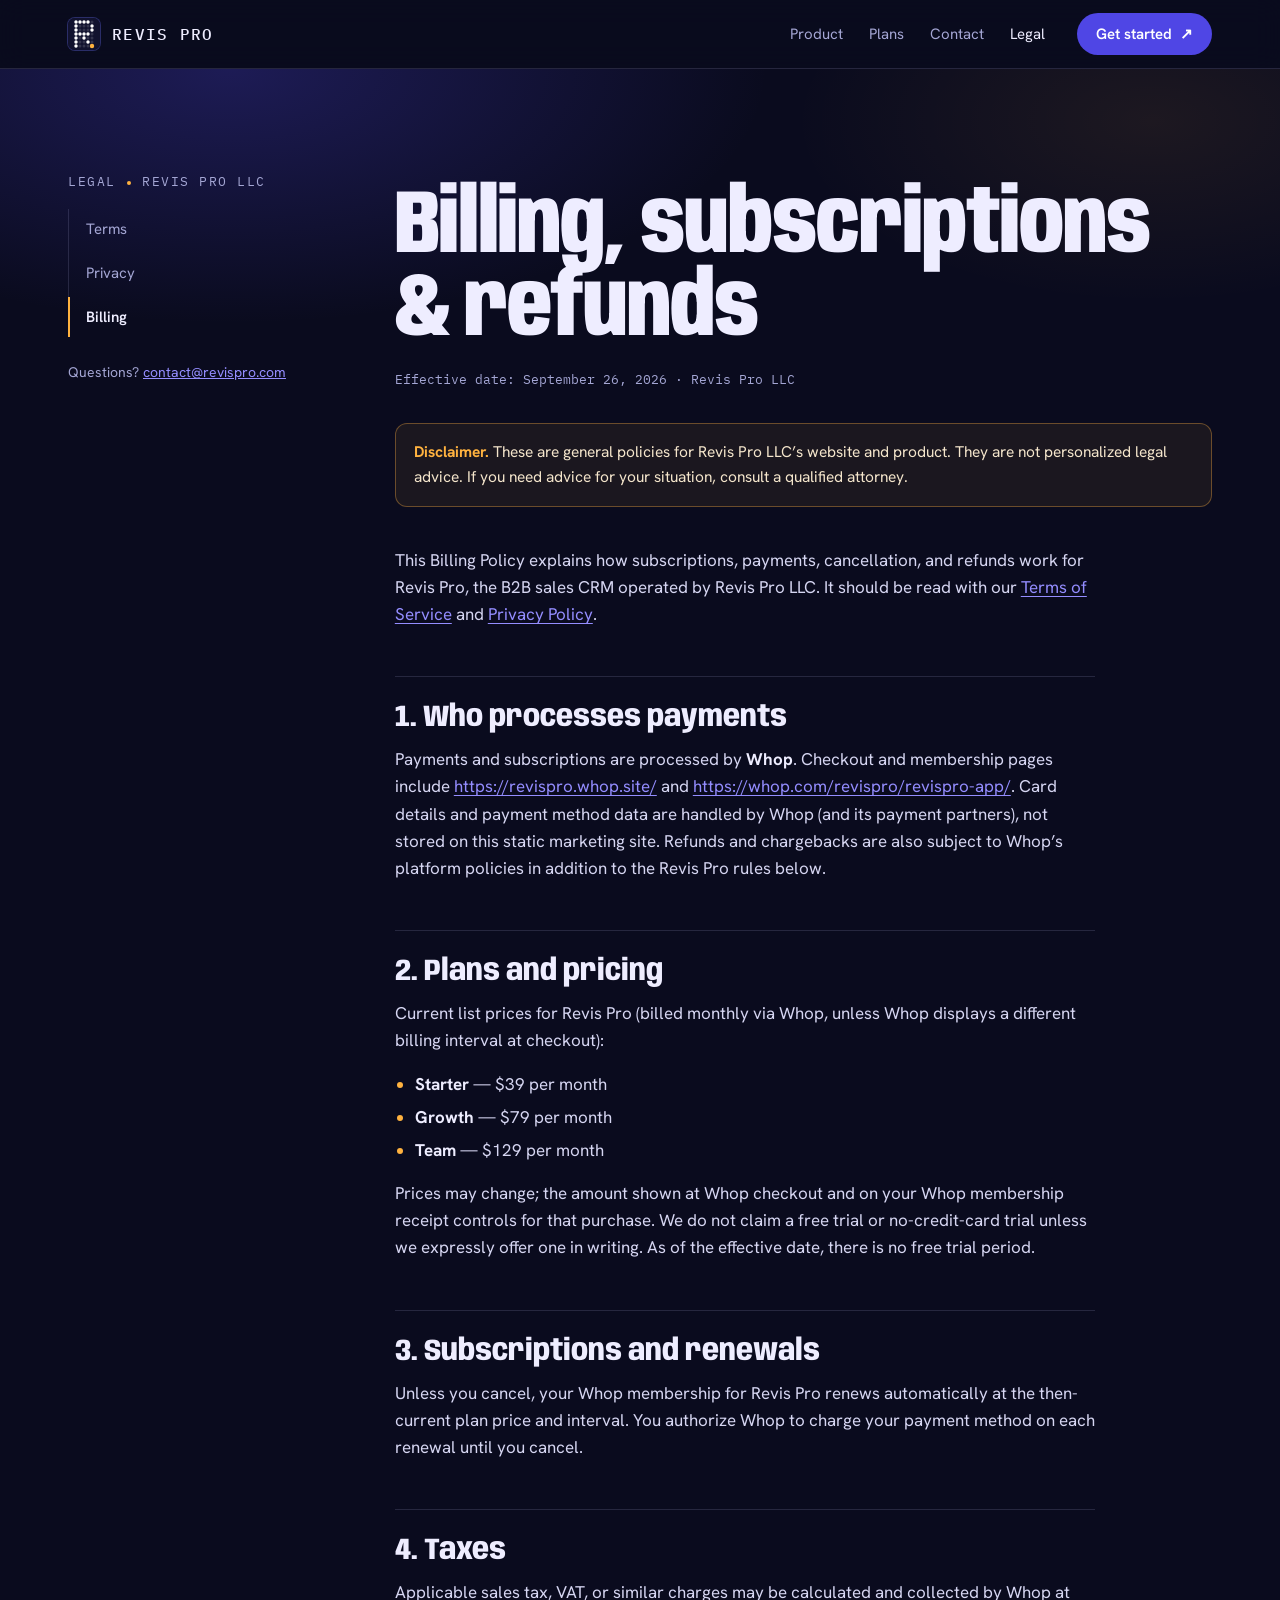
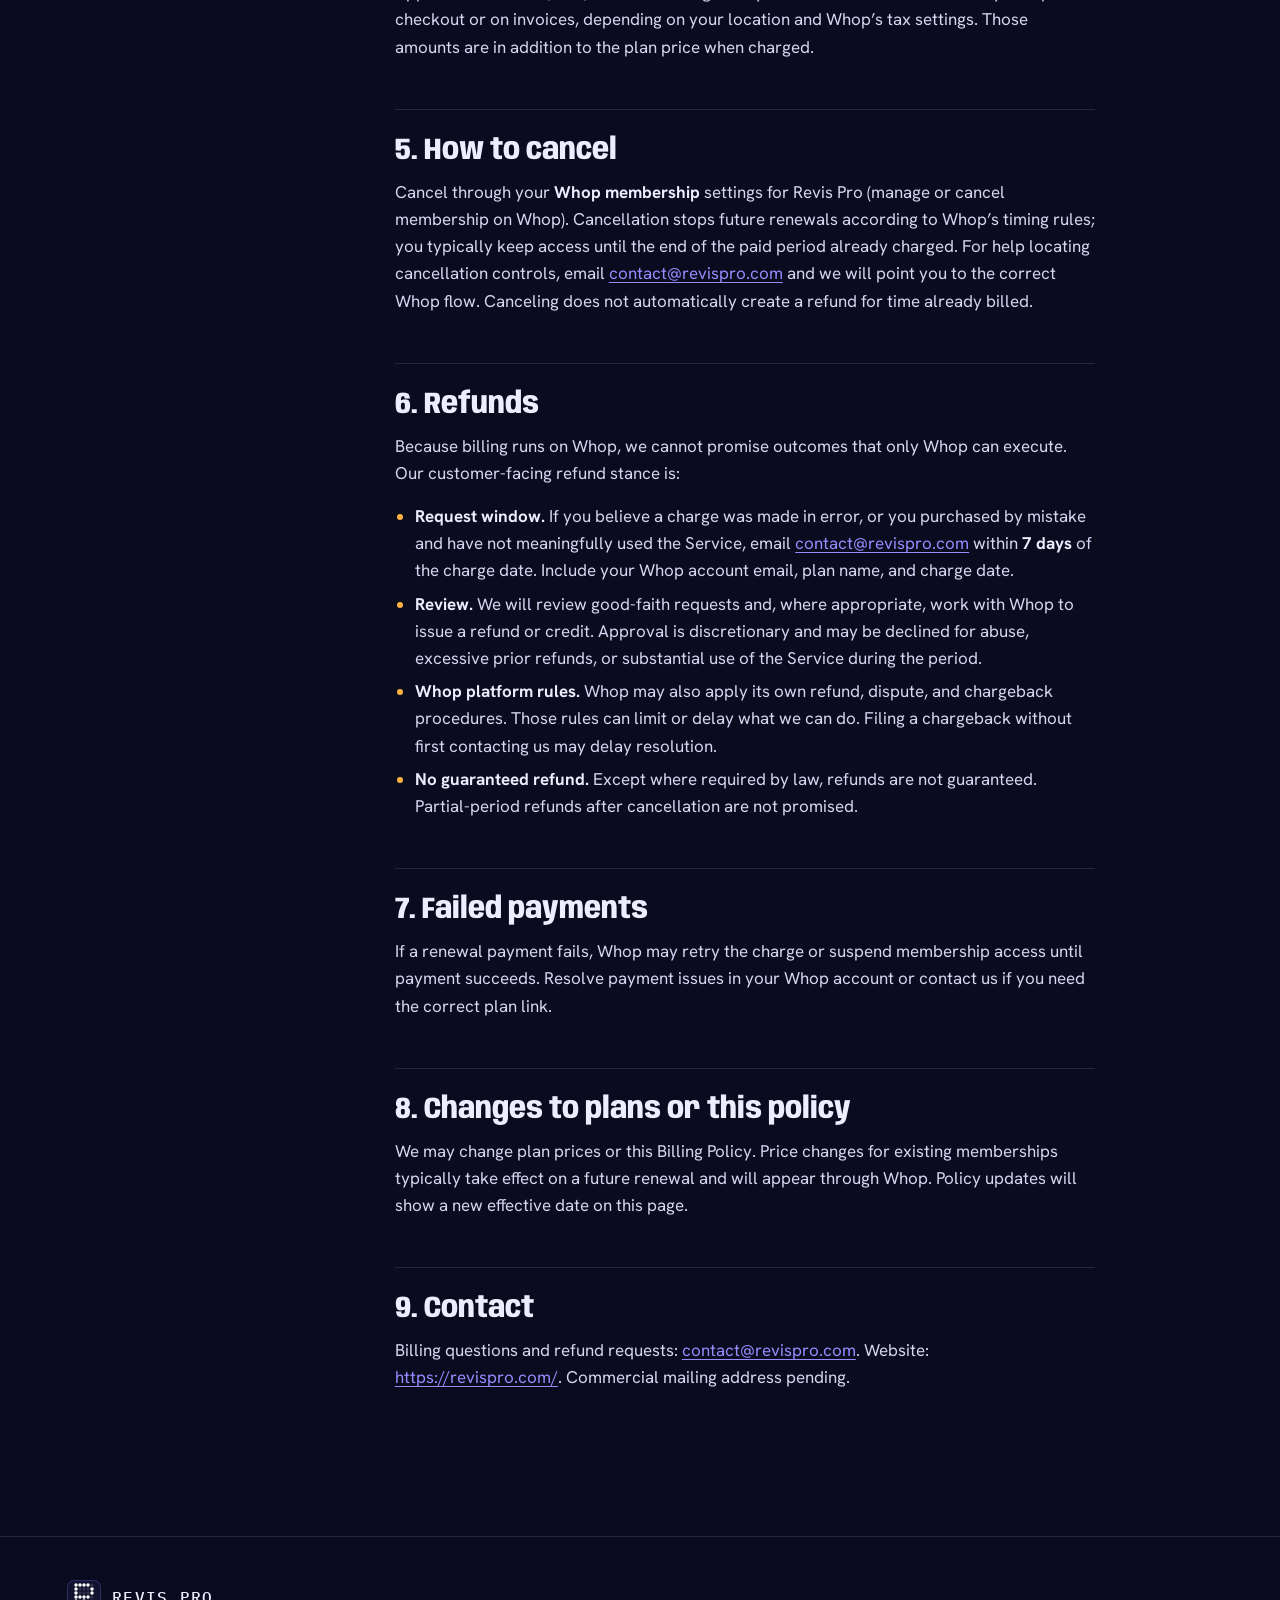
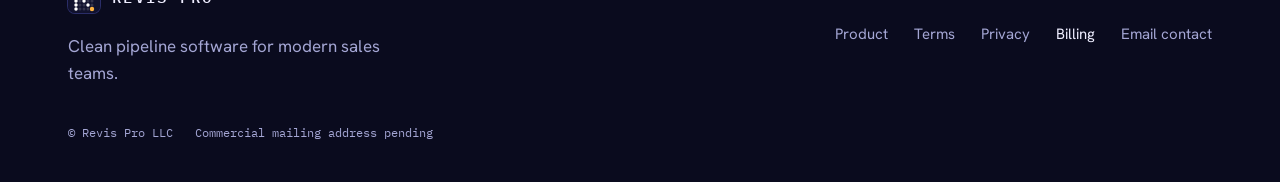
==== commit ccd0cba9: "Restyle Terms, Privacy and Billing to match the new homepage" ====
--- a/billing.html
+++ b/billing.html
@@ -4,11 +4,9 @@
   <meta charset="utf-8">
   <meta name="viewport" content="width=device-width, initial-scale=1">
   <meta name="description" content="Billing, subscriptions, and refunds for Revis Pro, the B2B sales CRM from Revis Pro LLC.">
-  <meta name="theme-color" content="#4f46e5">
+  <meta name="theme-color" content="#0A0B1E">
   <link rel="canonical" href="https://revispro.com/billing.html">
   <link rel="icon" href="favicon.svg" type="image/svg+xml">
-  <link rel="icon" href="favicon.png" type="image/png" sizes="32x32">
-  <link rel="apple-touch-icon" href="apple-touch-icon.png">
   <meta property="og:site_name" content="Revis Pro">
   <meta property="og:type" content="website">
   <meta property="og:url" content="https://revispro.com/billing.html">
@@ -25,48 +23,41 @@
   <meta name="twitter:title" content="Billing &amp; Refunds · Revis Pro">
   <meta name="twitter:description" content="Billing, subscriptions, and refunds for Revis Pro, the B2B sales CRM from Revis Pro LLC.">
   <title>Billing &amp; Refunds · Revis Pro</title>
-  <link rel="preconnect" href="https://fonts.googleapis.com">
+    <link rel="preconnect" href="https://fonts.googleapis.com">
   <link rel="preconnect" href="https://fonts.gstatic.com" crossorigin>
-  <link rel="stylesheet" href="https://fonts.googleapis.com/css2?family=Inter:wght@400..800&display=swap">
+  <link rel="stylesheet" href="https://fonts.googleapis.com/css2?family=Anybody:wdth,wght@50..150,300..900&family=Hanken+Grotesk:wght@400;500;600;700&family=IBM+Plex+Mono:wght@400;500&display=swap">
   <link rel="stylesheet" href="styles.css">
 </head>
 <body>
-  <header class="site-header">
-    <div class="container nav-wrap">
-      <a class="brand" href="index.html" aria-label="Revis Pro home">
-        <img class="brand-mark" src="revispro-logo.png" alt="" width="29" height="29">
-        <span>Revis Pro</span>
-      </a>
-      <a class="nav-cta nav-cta-mobile" href="https://revispro.whop.site/invite">Get started <span aria-hidden="true">↗</span></a>
-      <button class="nav-toggle" type="button" aria-expanded="false" aria-controls="site-nav" aria-label="Open menu">
-        <span class="nav-toggle-bars" aria-hidden="true"><span></span><span></span><span></span></span>
-      </button>
-      <nav id="site-nav" aria-label="Primary navigation">
+  <header class="nav">
+    <div class="nav-in">
+      <a class="brand" href="index.html" aria-label="Revis Pro home"><span class="mark" aria-hidden="true"><img src="favicon.svg" alt=""></span><span>Revis Pro</span></a>
+      <nav class="nav-links" aria-label="Main">
         <a href="index.html#product">Product</a>
         <a href="index.html#plans">Plans</a>
         <a href="index.html#contact">Contact</a>
-        <a class="legal-nav-link" href="terms.html">Legal</a>
-        <a class="nav-cta nav-cta-desktop" href="https://revispro.whop.site/invite">Get started <span aria-hidden="true">↗</span></a>
+        <a href="terms.html" aria-current="page">Legal</a>
       </nav>
+      <a class="btn btn-primary" href="https://revispro.whop.site/invite" target="_blank" rel="noopener">Get started <span class="arr" aria-hidden="true">↗</span></a>
     </div>
   </header>
 
-  <main class="legal-page">
-    <div class="container legal-wrap">
-      <p class="eyebrow">Legal</p>
-      <nav class="legal-subnav" aria-label="Legal documents">
-        <a href="terms.html">Terms</a>
-        <span aria-hidden="true">|</span>
-        <a href="privacy.html">Privacy</a>
-        <span aria-hidden="true">|</span>
-        <a href="billing.html" aria-current="page">Billing</a>
-      </nav>
-      <h1>Billing, subscriptions &amp; refunds</h1>
-      <p class="legal-meta">Effective date: September 26, 2026 · Revis Pro LLC</p>
-
-      <p class="legal-disclaimer"><strong>Disclaimer.</strong> These are general policies for Revis Pro LLC’s website and product. They are not personalized legal advice. If you need advice for your situation, consult a qualified attorney.</p>
-
-      <div class="legal-prose">
+  <main class="legal">
+    <div class="in legal-grid">
+      <aside class="legal-side">
+        <p class="eyebrow">Legal<span class="dot" aria-hidden="true"></span>Revis Pro LLC</p>
+        <nav class="legal-subnav" aria-label="Legal documents">
+          <a href="terms.html">Terms</a>
+          <a href="privacy.html">Privacy</a>
+          <a href="billing.html" aria-current="page">Billing</a>
+        </nav>
+        <p class="help">Questions? <a href="mailto:contact@revispro.com">contact@revispro.com</a></p>
+      </aside>
+      <article>
+        <h1>Billing, subscriptions &amp; refunds</h1>
+        <p class="legal-meta">Effective date: September 26, 2026 · Revis Pro LLC</p>
+        <p class="legal-disclaimer"><strong>Disclaimer.</strong> These are general policies for Revis Pro LLC’s website and product. They are not personalized legal advice. If you need advice for your situation, consult a qualified attorney.</p>
+        <div class="legal-prose">
         <p>This Billing Policy explains how subscriptions, payments, cancellation, and refunds work for Revis Pro, the B2B sales CRM operated by Revis Pro LLC. It should be read with our <a href="terms.html">Terms of Service</a> and <a href="privacy.html">Privacy Policy</a>.</p>
 
         <h2>1. Who processes payments</h2>
@@ -107,23 +98,28 @@
 
         <h2>9. Contact</h2>
         <p>Billing questions and refund requests: <a href="mailto:contact@revispro.com">contact@revispro.com</a>. Website: <a href="https://revispro.com/">https://revispro.com/</a>. Commercial mailing address pending.</p>
-      </div>
+        </div>
+      </article>
     </div>
   </main>
 
-  <footer class="site-footer">
-    <div class="container footer-wrap">
-      <div><a class="brand footer-brand" href="index.html"><img class="brand-mark" src="revispro-logo.png" alt="" width="29" height="29"><span>Revis Pro</span></a><p>Clean pipeline software for modern sales teams.</p></div>
-      <div class="footer-links">
-        <a href="https://revispro.whop.site/invite">Product</a>
-        <a href="terms.html">Terms</a>
-        <a href="privacy.html">Privacy</a>
-        <a href="billing.html" aria-current="page">Billing</a>
-        <a href="mailto:contact@revispro.com">contact@revispro.com</a>
+  <footer class="foot">
+    <div class="in">
+      <div class="foot-in">
+        <div>
+          <a class="brand" href="index.html" aria-label="Revis Pro home"><span class="mark" aria-hidden="true"><img src="favicon.svg" alt=""></span><span>Revis Pro</span></a>
+          <p>Clean pipeline software for modern sales teams.</p>
+        </div>
+        <nav aria-label="Footer">
+          <a href="index.html#product">Product</a>
+          <a href="terms.html">Terms</a>
+          <a href="privacy.html">Privacy</a>
+          <a href="billing.html" aria-current="page">Billing</a>
+          <a href="mailto:contact@revispro.com">Email contact</a>
+        </nav>
       </div>
-      <p class="copyright">© Revis Pro LLC</p>
+      <div class="legal-line"><span>© Revis Pro LLC</span><span>Commercial mailing address pending</span></div>
     </div>
   </footer>
-  <script src="nav.js"></script>
 </body>
 </html>
--- a/styles.css
+++ b/styles.css
@@ -1,50 +1,97 @@
-:root{--ink:#14213d;--muted:#65718a;--line:#e7ebf2;--soft:#f6f8fc;--indigo:#4f46e5;--indigo-dark:#3730a3;--cyan:#0ea5c9;--white:#fff;--shadow:0 22px 60px rgba(38,53,92,.13)}
-*{box-sizing:border-box}html{scroll-behavior:smooth}body{margin:0;color:var(--ink);background:#fff;font-family:Inter,ui-sans-serif,system-ui,-apple-system,BlinkMacSystemFont,"Segoe UI",sans-serif;line-height:1.5;-webkit-font-smoothing:antialiased}a{color:inherit;text-decoration:none}.container{width:min(1120px,calc(100% - 48px));margin:0 auto}.site-header{border-bottom:1px solid rgba(231,235,242,.75);background:rgba(255,255,255,.92);position:relative;z-index:2}.nav-wrap{height:76px;display:flex;align-items:center;justify-content:space-between}.brand{font-size:1.05rem;font-weight:760;letter-spacing:-.02em;display:inline-flex;gap:10px;align-items:center}.brand-mark{width:29px;height:29px;display:block;object-fit:contain;flex:none}nav{display:flex;align-items:center;gap:30px;font-size:.85rem;color:#56627b}nav a:hover,.footer-links a:hover,.contact-email:hover{color:var(--indigo)}.nav-cta{color:var(--indigo);font-weight:700}.section{padding:104px 0}.hero{padding:92px 0 100px;background:radial-gradient(circle at 82% 39%,#edf0ff 0,rgba(247,248,255,.58) 23%,rgba(255,255,255,0) 45%)}.hero-grid{display:grid;grid-template-columns:1fr 1fr;gap:80px;align-items:center}.eyebrow{color:var(--indigo);font-size:.72rem;letter-spacing:.14em;text-transform:uppercase;font-weight:800;margin:0 0 18px}.eyebrow-dot{display:inline-block;width:7px;height:7px;border-radius:50%;background:#36c5a1;margin:0 7px 1px 0}.hero h1{font-size:clamp(3rem,5.5vw,5rem);line-height:1.02;letter-spacing:-.065em;margin:0 0 26px;font-weight:790}.accent-text{color:var(--indigo)}.hero-lede{max-width:520px;font-size:1.16rem;line-height:1.7;color:var(--muted);margin:0 0 31px}.hero-actions{display:flex;align-items:center;gap:13px;flex-wrap:wrap}.button{display:inline-flex;align-items:center;justify-content:center;gap:9px;min-height:48px;padding:0 20px;border:1px solid transparent;border-radius:9px;font-size:.88rem;font-weight:750;transition:transform .2s ease,box-shadow .2s ease,background .2s ease}.button:hover{transform:translateY(-2px)}.button-primary{color:#fff;background:var(--indigo);box-shadow:0 9px 20px rgba(79,70,229,.2)}.button-primary:hover{background:var(--indigo-dark);box-shadow:0 12px 24px rgba(79,70,229,.28)}.button-secondary{color:var(--ink);border-color:var(--line);background:#fff}.hero-note{color:var(--muted);font-size:.79rem;margin:23px 0 0}.hero-visual{background:#fff;border:1px solid #e3e8f2;border-radius:16px;padding:18px 20px 16px;box-shadow:var(--shadow);transform:rotate(1.1deg)}.window-bar{display:flex;align-items:center;gap:5px;color:var(--muted);font-size:.68rem;padding-bottom:17px;border-bottom:1px solid #eff2f7}.window-bar span{width:6px;height:6px;border-radius:50%;background:#c9d1de}.window-bar b{margin-left:auto;font-size:.68rem;font-weight:650;color:var(--muted)}.pipeline-head{display:flex;justify-content:space-between;align-items:end;padding:22px 0 16px}.pipeline-head small{display:block;color:var(--muted);font-size:.68rem;margin-bottom:4px}.pipeline-head strong{font-size:1.8rem;letter-spacing:-.04em}.positive{font-size:.7rem;color:#097a5f;background:#e8faf4;padding:4px 7px;border-radius:6px;font-weight:700}.risk-card{display:flex;align-items:center;gap:10px;border:1px solid #f3dfb9;background:#fffaf0;border-radius:9px;padding:11px 12px;margin-bottom:13px}.risk-icon{display:grid;place-items:center;background:#f6bd52;color:var(--ink);border-radius:50%;width:20px;height:20px;font-weight:800;font-size:.75rem}.risk-card div{display:flex;flex-direction:column;gap:1px}.risk-card b{font-size:.73rem}.risk-card small{font-size:.62rem;color:#7b6e55}.risk-card .arrow{margin-left:auto;color:#8b6e38}.deal-list{border:1px solid #edf0f5;border-radius:9px;overflow:hidden}.deal-row{display:flex;align-items:center;gap:9px;padding:13px 11px;border-bottom:1px solid #edf0f5}.deal-row:last-child{border-bottom:0}.deal-avatar{display:grid;place-items:center;width:28px;height:28px;border-radius:8px;color:#fff;font-size:.58rem;font-weight:800}.avatar-indigo{background:#6366f1}.avatar-cyan{background:#06b6d4}.avatar-violet{background:#8b5cf6}.deal-info{display:flex;flex-direction:column;flex:1;gap:1px}.deal-info b{font-size:.7rem}.deal-info small{font-size:.61rem;color:var(--muted)}.deal-pill{font-size:.59rem;font-weight:750;padding:3px 6px;border-radius:5px}.pill-watch{color:#95610a;background:#fff4d8}.pill-next{color:#057999;background:#e5f8fb}.pill-strong{color:#087e62;background:#e5faf3}.visual-footer{display:flex;justify-content:space-between;align-items:center;color:#69768d;font-size:.66rem;font-weight:700;padding:17px 2px 0}.visual-lines{display:flex;gap:3px}.visual-lines i{display:block;width:14px;height:3px;border-radius:3px;background:#dfe4ee}.visual-lines i:first-child{background:var(--indigo)}.proof-strip{background:var(--soft);border-top:1px solid #eef1f6;border-bottom:1px solid #eef1f6}.proof-grid{display:grid;grid-template-columns:repeat(3,1fr);padding:26px 0;gap:30px}.proof-grid>div{display:flex;align-items:center;gap:13px}.proof-icon{display:grid;place-items:center;width:34px;height:34px;border-radius:10px;color:var(--indigo);background:#e7e9ff;font-weight:800}.proof-grid strong{display:block;font-size:.83rem}.proof-grid small{display:block;color:var(--muted);font-size:.7rem;margin-top:2px}.narrow-container{max-width:920px}.content-section{padding-bottom:95px}.content-section h2,.plans-section h2,.contact-card h2{font-size:clamp(2rem,4vw,3rem);line-height:1.1;letter-spacing:-.05em;margin:0 0 19px}.section-intro{color:var(--muted);font-size:1rem;line-height:1.8;max-width:780px;margin:0}.feature-grid{display:grid;grid-template-columns:repeat(3,1fr);gap:16px;margin-top:53px}.feature-card{padding:24px 22px 25px;border:1px solid var(--line);border-radius:12px;background:#fff}.feature-number{color:var(--indigo);font-weight:800;font-size:.7rem;letter-spacing:.08em}.feature-card h3{font-size:1.05rem;margin:22px 0 8px;letter-spacing:-.025em}.feature-card p{color:var(--muted);font-size:.82rem;line-height:1.65;margin:0}.plans-section{background:var(--soft);border-top:1px solid #eef1f6;border-bottom:1px solid #eef1f6}.plans-grid{display:grid;grid-template-columns:.85fr 1.15fr;gap:100px;align-items:center}.text-link{display:inline-flex;gap:9px;color:var(--indigo);font-size:.86rem;font-weight:800;margin-top:31px}.text-link:hover{gap:13px}.plan-list{border:1px solid #e3e7f0;border-radius:14px;background:#fff;overflow:hidden;box-shadow:0 10px 30px rgba(38,53,92,.05)}.plan-row{display:grid;grid-template-columns:1fr auto auto;align-items:center;gap:4px;padding:21px 24px;border-bottom:1px solid #edf0f5}.plan-row:last-child{border-bottom:0}.plan-row b{display:block;font-size:.95rem}.plan-row small{display:block;color:var(--muted);font-size:.68rem;margin-top:3px}.plan-row strong{font-size:1.65rem;letter-spacing:-.05em}.plan-row .per{color:var(--muted);font-size:.7rem;margin-top:9px}.featured-plan{background:linear-gradient(90deg,#fafaff,#fff)}.plan-badge{display:inline-block;font-size:.55rem;letter-spacing:.03em;color:var(--indigo);background:#ececff;border-radius:5px;padding:3px 5px;margin-left:8px;vertical-align:2px;font-weight:700}.contact-section{padding:88px 0}.contact-card{display:flex;justify-content:space-between;align-items:center;gap:40px;padding:48px 53px;border-radius:16px;background:#18264a;color:#fff;position:relative;overflow:hidden}.contact-card:after{content:"";position:absolute;right:-80px;top:-120px;width:350px;height:350px;border-radius:50%;border:1px solid rgba(159,169,255,.18);box-shadow:0 0 0 32px rgba(159,169,255,.04),0 0 0 64px rgba(159,169,255,.03)}.contact-card .eyebrow{color:#a9b2ff}.contact-card h2{margin-bottom:12px;position:relative;z-index:1}.contact-card p:not(.eyebrow){color:#b6c0d5;margin:0;max-width:560px;font-size:.91rem}.contact-meta{font-size:.73rem!important;line-height:1.8;margin-top:19px!important}.contact-meta strong{color:#fff}.contact-meta a{color:#cbd2ff}.contact-meta a:hover{color:#fff}.contact-actions{position:relative;z-index:1;display:flex;flex-direction:column;align-items:center;gap:15px;min-width:175px}.contact-email{font-size:.77rem;color:#c7cde0}.site-footer{border-top:1px solid var(--line);padding:32px 0 38px;color:var(--muted)}.footer-wrap{display:grid;grid-template-columns:1.3fr 1fr auto;gap:30px;align-items:end}.footer-brand{color:var(--ink);font-size:.92rem}.footer-wrap p{font-size:.7rem;margin:11px 0 0}.footer-links{display:flex;gap:20px;justify-content:center;font-size:.71rem}.copyright{white-space:nowrap}.footer-wrap>.copyright{margin:0}
-@media(max-width:820px){.hero-grid,.plans-grid{grid-template-columns:1fr;gap:50px}.hero{padding-top:67px}.hero-visual{max-width:580px}.plans-grid{gap:42px}.contact-card{padding:38px 30px}.footer-wrap{grid-template-columns:1fr 1fr}.footer-wrap>.copyright{grid-column:1/-1}.footer-links{justify-content:flex-start}}
-@media(max-width:600px){.container{width:min(100% - 32px,1120px)}.nav-wrap{height:68px;position:relative}.nav-cta{font-size:.79rem}.hero{padding-bottom:65px}.hero h1{font-size:clamp(2.7rem,13vw,4rem)}.hero-lede{font-size:1rem}.button{width:100%}.hero-actions{align-items:stretch}.hero-visual{padding:14px 13px;transform:none}.pipeline-head strong{font-size:1.5rem}.proof-grid{grid-template-columns:1fr;gap:17px;padding:23px 0}.section{padding:72px 0}.content-section{padding-bottom:72px}.feature-grid{grid-template-columns:1fr;gap:10px;margin-top:34px}.feature-card{padding:19px}.feature-card h3{margin-top:13px}.contact-card{display:block;padding:33px 24px}.contact-actions{align-items:stretch;margin-top:27px}.contact-section{padding:63px 0}.footer-wrap{grid-template-columns:1fr;gap:17px}.footer-links{flex-direction:column;gap:7px}.footer-wrap>.copyright{grid-column:auto}.copyright{margin-top:3px!important}}
+/* Revis Pro — shared styles for secondary pages (Terms, Privacy, Billing).
+   Matches the homepage: night-ink ground, Anybody display, Hanken Grotesk body, IBM Plex Mono labels, amber signal. */
+:root {
+  color-scheme: dark;
+  --bg: #0A0B1E;
+  --bg-2: #10122F;
+  --fg: #EEEDFF;
+  --muted: #A4A6D4;
+  --line: rgba(164,166,212,.18);
+  --accent: #948DFF;
+  --indigo: #4F46E5;
+  --amber: #FFB23F;
+  --f-display: "Anybody", "Arial Narrow", "Helvetica Neue", sans-serif;
+  --f-body: "Hanken Grotesk", "Helvetica Neue", Helvetica, sans-serif;
+  --f-mono: "IBM Plex Mono", ui-monospace, "SF Mono", Menlo, Consolas, monospace;
+  --gutter: clamp(16px, 4vw, 48px);
+  --maxw: 1240px;
+}
+*, *::before, *::after { box-sizing: border-box; }
+html { scroll-behavior: smooth; }
+body {
+  margin: 0;
+  background: var(--bg);
+  color: var(--fg);
+  font-family: var(--f-body);
+  font-size: 17px;
+  line-height: 1.6;
+  overflow-x: clip;
+  -webkit-font-smoothing: antialiased;
+}
+a { color: inherit; }
+:focus-visible { outline: 2px solid var(--amber); outline-offset: 3px; border-radius: 6px; }
+.in { max-width: var(--maxw); margin-inline: auto; padding-inline: var(--gutter); }
 
-/* Legal pages */
-.legal-page{padding:56px 0 88px;background:radial-gradient(circle at 88% 0%,#edf0ff 0,rgba(247,248,255,.5) 18%,rgba(255,255,255,0) 42%)}
-.legal-page .legal-wrap{max-width:760px}
-.legal-page .eyebrow{margin-bottom:14px}
-.legal-page h1{font-size:clamp(2.1rem,4.5vw,3.1rem);line-height:1.1;letter-spacing:-.05em;margin:0 0 14px;font-weight:790}
-.legal-meta{color:var(--muted);font-size:.88rem;margin:0 0 28px}
-.legal-disclaimer{border:1px solid #e3e7f5;background:var(--soft);border-radius:12px;padding:16px 18px;color:#56627b;font-size:.84rem;line-height:1.65;margin:0 0 36px}
-.legal-prose h2{font-size:1.25rem;letter-spacing:-.03em;margin:36px 0 12px;color:var(--ink)}
-.legal-prose h3{font-size:1rem;letter-spacing:-.02em;margin:24px 0 8px;color:var(--ink)}
-.legal-prose p,.legal-prose li{color:var(--muted);font-size:.95rem;line-height:1.75;margin:0 0 14px}
-.legal-prose ul{margin:0 0 18px;padding-left:1.25rem}
-.legal-prose li{margin-bottom:8px}
-.legal-prose a{color:var(--indigo);font-weight:650;text-decoration:underline;text-underline-offset:2px}
-.legal-prose a:hover{color:var(--indigo-dark)}
-.legal-prose strong{color:var(--ink);font-weight:700}
-.site-header .legal-nav-link{color:#56627b}
-@media(max-width:600px){.legal-page{padding:40px 0 64px}.legal-disclaimer{padding:14px 15px;font-size:.82rem}.legal-prose h2{margin-top:28px;font-size:1.15rem}}
+/* ---------- nav ---------- */
+.nav { position: sticky; top: 0; z-index: 50; background: color-mix(in srgb, var(--bg) 82%, transparent); -webkit-backdrop-filter: blur(14px); backdrop-filter: blur(14px); border-bottom: 1px solid var(--line); }
+.nav-in { max-width: var(--maxw); margin: 0 auto; padding: 12px var(--gutter); display: flex; align-items: center; gap: 32px; }
+.brand { display: inline-flex; align-items: center; gap: 12px; text-decoration: none; font-family: var(--f-mono); font-weight: 500; font-size: 16px; letter-spacing: .08em; text-transform: uppercase; color: var(--fg); line-height: 1; }
+.mark { width: 32px; height: 32px; border-radius: 7px; background: #11122E; box-shadow: 0 0 0 1px #2A2D68; flex: none; display: block; }
+.mark img { display: block; width: 100%; height: 100%; }
+.nav-links { display: flex; gap: 26px; margin-left: auto; }
+.nav-links a { text-decoration: none; font-size: 15px; color: var(--muted); transition: color .2s; padding: 10px 0; }
+.nav-links a:hover, .nav-links a[aria-current] { color: var(--fg); }
+@media (max-width: 760px) { .nav-links { display: none; } .nav .btn { margin-left: auto; } }
 
-:focus-visible{outline:2px solid var(--indigo);outline-offset:3px}
-.contact-card :focus-visible{outline-color:#fff}
-.legal-subnav{display:flex;flex-wrap:wrap;align-items:center;gap:10px;margin:0 0 16px;font-size:.84rem;font-weight:700}
-.legal-subnav a{color:var(--indigo)}
-.legal-subnav a[aria-current="page"]{color:var(--ink)}
-.legal-subnav span{color:var(--muted);font-weight:500}
-nav.legal-subnav a{display:inline}
+.btn { display: inline-flex; align-items: center; justify-content: center; gap: .55em; min-height: 42px; padding: 0 18px; border-radius: 999px; font: 600 15px/1 var(--f-body); text-decoration: none; border: 1px solid transparent; cursor: pointer; transition: transform .25s cubic-bezier(.2,.8,.2,1), background-color .2s; white-space: nowrap; }
+.btn .arr { display: inline-block; transition: transform .25s cubic-bezier(.2,.8,.2,1); }
+.btn:hover .arr { transform: translate(2px,-2px); }
+.btn-primary { background: var(--indigo); color: #fff; }
+.btn-primary:hover { background: #5A51F2; transform: translateY(-2px); }
 
-.nav-cta-mobile,.nav-toggle{display:none}
-.nav-toggle{width:44px;height:44px;margin-left:8px;padding:0;border:1px solid var(--line);border-radius:9px;background:#fff;align-items:center;justify-content:center;cursor:pointer}
-.nav-toggle-bars{position:relative;width:18px;height:14px}
-.nav-toggle-bars span{position:absolute;left:0;right:0;height:2px;border-radius:2px;background:var(--ink);transition:transform .15s ease,opacity .15s ease,top .15s ease}
-.nav-toggle-bars span:nth-child(1){top:0}
-.nav-toggle-bars span:nth-child(2){top:6px}
-.nav-toggle-bars span:nth-child(3){top:12px}
-.nav-open .nav-toggle-bars span:nth-child(1){top:6px;transform:rotate(45deg)}
-.nav-open .nav-toggle-bars span:nth-child(2){opacity:0}
-.nav-open .nav-toggle-bars span:nth-child(3){top:6px;transform:rotate(-45deg)}
-@media(max-width:600px){
-  .nav-cta-mobile{display:inline-flex;align-items:center;min-height:44px;margin-left:auto}
-  .nav-toggle{display:inline-flex}
-  .nav-cta-desktop{display:none}
-  #site-nav{display:none}
-  .nav-open #site-nav{display:flex;position:absolute;z-index:3;top:100%;left:0;right:0;flex-direction:column;align-items:stretch;gap:0;margin:0;padding:6px 0 12px;background:#fff;border-bottom:1px solid var(--line);box-shadow:0 16px 32px rgba(38,53,92,.08)}
-  .nav-open #site-nav a,.nav-open #site-nav .nav-cta-desktop{display:flex;align-items:center;min-height:44px}
+/* ---------- legal page ---------- */
+.legal { position: relative; padding-block: clamp(56px, 8vw, 110px) clamp(80px, 10vw, 140px); }
+.legal::before { content: ""; position: absolute; inset: 0 0 auto 0; height: 520px; pointer-events: none; z-index: -1;
+  background: radial-gradient(60% 70% at 18% 0%, rgba(79,70,229,.28), transparent 70%), radial-gradient(40% 50% at 90% 10%, rgba(255,178,63,.08), transparent 70%); }
+.legal-grid { display: grid; grid-template-columns: minmax(0, 250px) minmax(0, 1fr); gap: clamp(28px, 6vw, 96px); align-items: start; }
+.eyebrow { font-family: var(--f-mono); font-size: 12.5px; letter-spacing: .12em; text-transform: uppercase; color: var(--muted); margin: 0; }
+.eyebrow .dot { display: inline-block; width: 4px; height: 4px; border-radius: 50%; background: var(--amber); vertical-align: middle; margin: 0 .9em; }
+.legal-side { position: sticky; top: 96px; display: grid; gap: 18px; }
+.legal-subnav { display: grid; gap: 4px; border-left: 1px solid var(--line); }
+.legal-subnav a { text-decoration: none; color: var(--muted); font-size: 15px; padding: 8px 0 8px 16px; margin-left: -1px; border-left: 2px solid transparent; transition: color .2s, border-color .2s; }
+.legal-subnav a:hover { color: var(--fg); }
+.legal-subnav a[aria-current="page"] { color: var(--fg); border-left-color: var(--amber); font-weight: 600; }
+.legal-side .help { font-size: 14px; color: var(--muted); margin: 6px 0 0; }
+.legal-side .help a { color: var(--accent); }
+
+.legal h1 { font-family: var(--f-display); font-weight: 820; font-stretch: 72%; font-size: clamp(44px, 7vw, 96px); line-height: .92; letter-spacing: -.012em; margin: 16px 0 18px; text-wrap: balance; }
+.legal-meta { font-family: var(--f-mono); font-size: 13px; color: var(--muted); margin: 0 0 32px; }
+.legal-disclaimer { margin: 0 0 40px; padding: 16px 18px; border: 1px solid rgba(255,178,63,.35); background: rgba(255,178,63,.07); border-radius: 12px; color: #F5E6CC; font-size: 15.5px; }
+.legal-disclaimer strong { color: var(--amber); }
+.legal-prose { max-width: 70ch; color: #D6D6F2; overflow-wrap: anywhere; }
+.legal-prose h2 { font-family: var(--f-display); font-weight: 760; font-stretch: 84%; font-size: clamp(22px, 2.4vw, 30px); line-height: 1.1; color: var(--fg); margin: 48px 0 12px; padding-top: 24px; border-top: 1px solid var(--line); }
+.legal-prose p, .legal-prose ul { margin: 0 0 16px; }
+.legal-prose ul { padding-left: 1.2em; }
+.legal-prose li { margin: 6px 0; }
+.legal-prose li::marker { color: var(--amber); }
+.legal-prose a { color: var(--accent); text-underline-offset: 3px; }
+.legal-prose a:hover { color: var(--fg); }
+.legal-prose strong { color: var(--fg); }
+@media (max-width: 860px) {
+  .legal-grid { grid-template-columns: minmax(0, 1fr); }
+  .legal-side { position: static; }
+  .legal-subnav { display: flex; flex-wrap: wrap; gap: 8px; border-left: 0; }
+  .legal-subnav a { border: 1px solid var(--line); border-radius: 999px; padding: 8px 16px; margin: 0; }
+  .legal-subnav a[aria-current="page"] { border-color: var(--amber); }
 }
-@media(prefers-reduced-motion:reduce){.nav-toggle-bars span{transition:none}}
+
+/* ---------- footer ---------- */
+.foot { border-top: 1px solid var(--line); padding-block: 44px 40px; }
+.foot-in { display: flex; flex-wrap: wrap; justify-content: space-between; gap: 28px 48px; }
+.foot p { margin: 12px 0 0; color: var(--muted); max-width: 32ch; }
+.foot nav { display: flex; flex-wrap: wrap; gap: 8px 26px; align-items: center; }
+.foot nav a { text-decoration: none; color: var(--muted); font-size: 15px; padding: 8px 0; }
+.foot nav a:hover, .foot nav a[aria-current] { color: var(--fg); }
+.legal-line { margin-top: 36px; font-family: var(--f-mono); font-size: 12px; color: var(--muted); display: flex; flex-wrap: wrap; gap: 6px 22px; }
+
+@media (prefers-reduced-motion: reduce) { html { scroll-behavior: auto; } .btn, .btn .arr { transition: none; } }
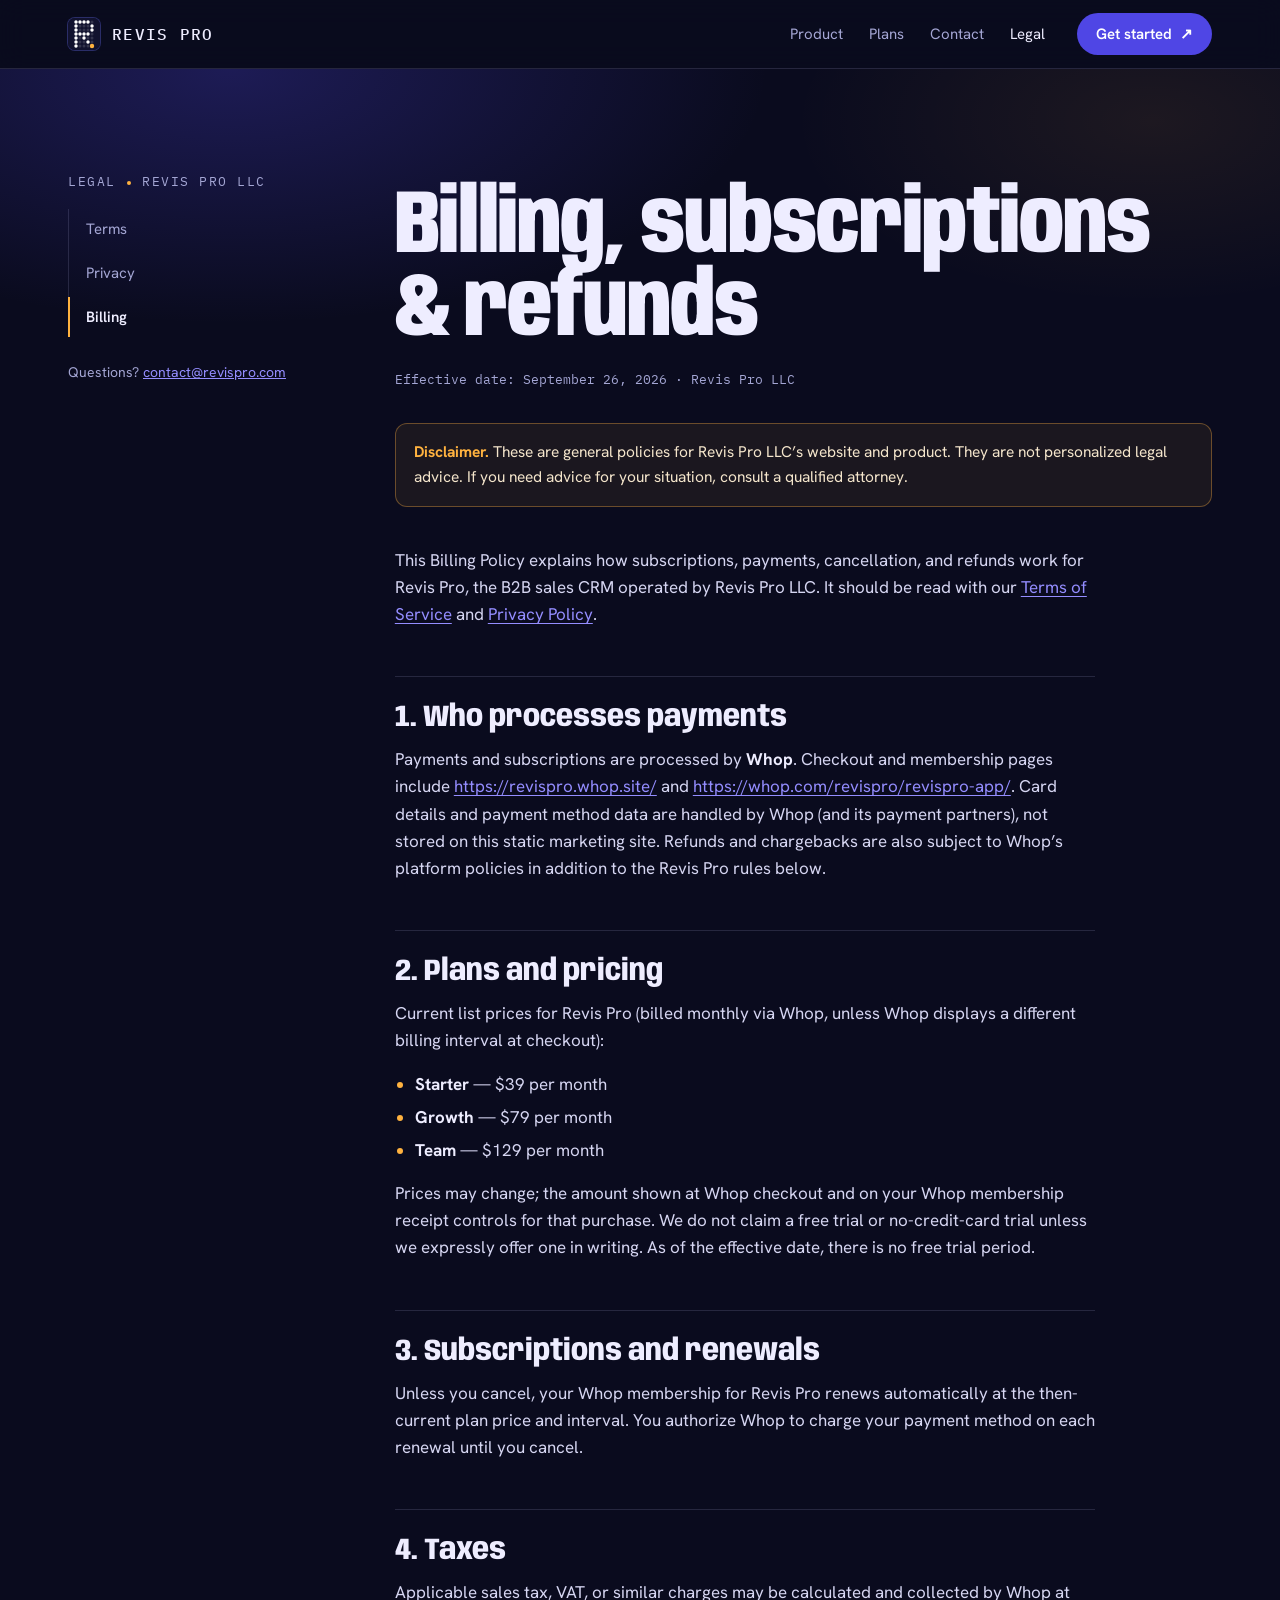
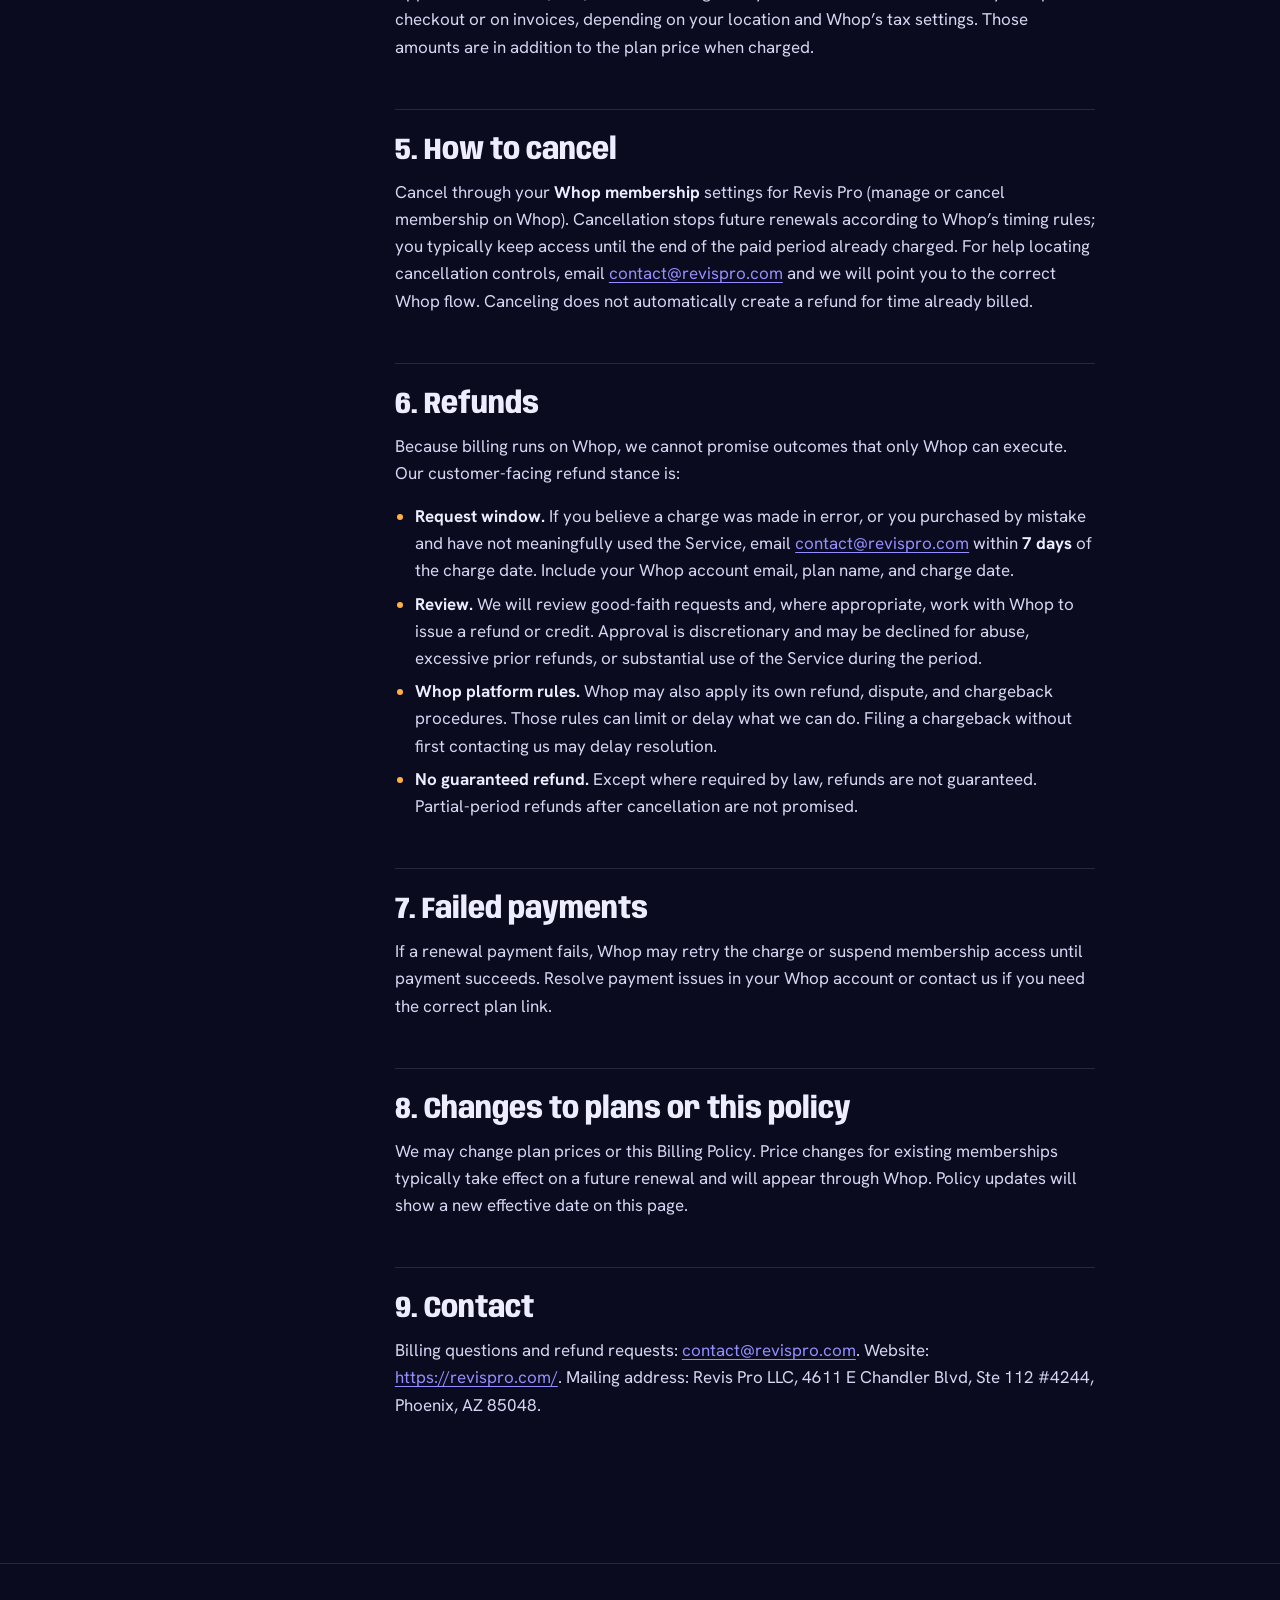
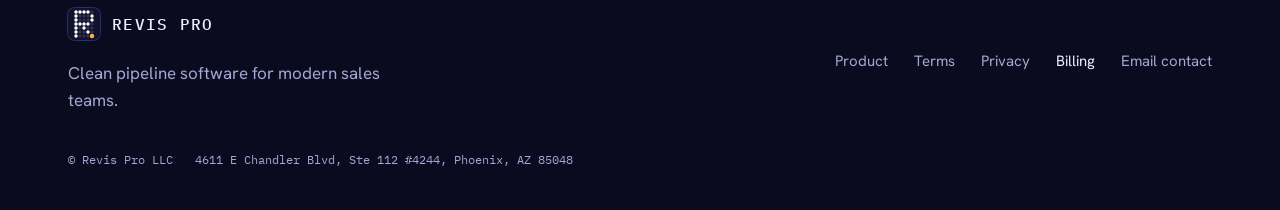
==== commit 5d184849: "Publish Chandler Blvd mailing address on site footer and legal pages" ====
--- a/billing.html
+++ b/billing.html
@@ -97,7 +97,7 @@
         <p>We may change plan prices or this Billing Policy. Price changes for existing memberships typically take effect on a future renewal and will appear through Whop. Policy updates will show a new effective date on this page.</p>
 
         <h2>9. Contact</h2>
-        <p>Billing questions and refund requests: <a href="mailto:contact@revispro.com">contact@revispro.com</a>. Website: <a href="https://revispro.com/">https://revispro.com/</a>. Commercial mailing address pending.</p>
+        <p>Billing questions and refund requests: <a href="mailto:contact@revispro.com">contact@revispro.com</a>. Website: <a href="https://revispro.com/">https://revispro.com/</a>. Mailing address: Revis Pro LLC, 4611 E Chandler Blvd, Ste 112 #4244, Phoenix, AZ 85048.</p>
         </div>
       </article>
     </div>
@@ -118,7 +118,7 @@
           <a href="mailto:contact@revispro.com">Email contact</a>
         </nav>
       </div>
-      <div class="legal-line"><span>© Revis Pro LLC</span><span>Commercial mailing address pending</span></div>
+      <div class="legal-line"><span>© Revis Pro LLC</span><span>4611 E Chandler Blvd, Ste 112 #4244, Phoenix, AZ 85048</span></div>
     </div>
   </footer>
 </body>
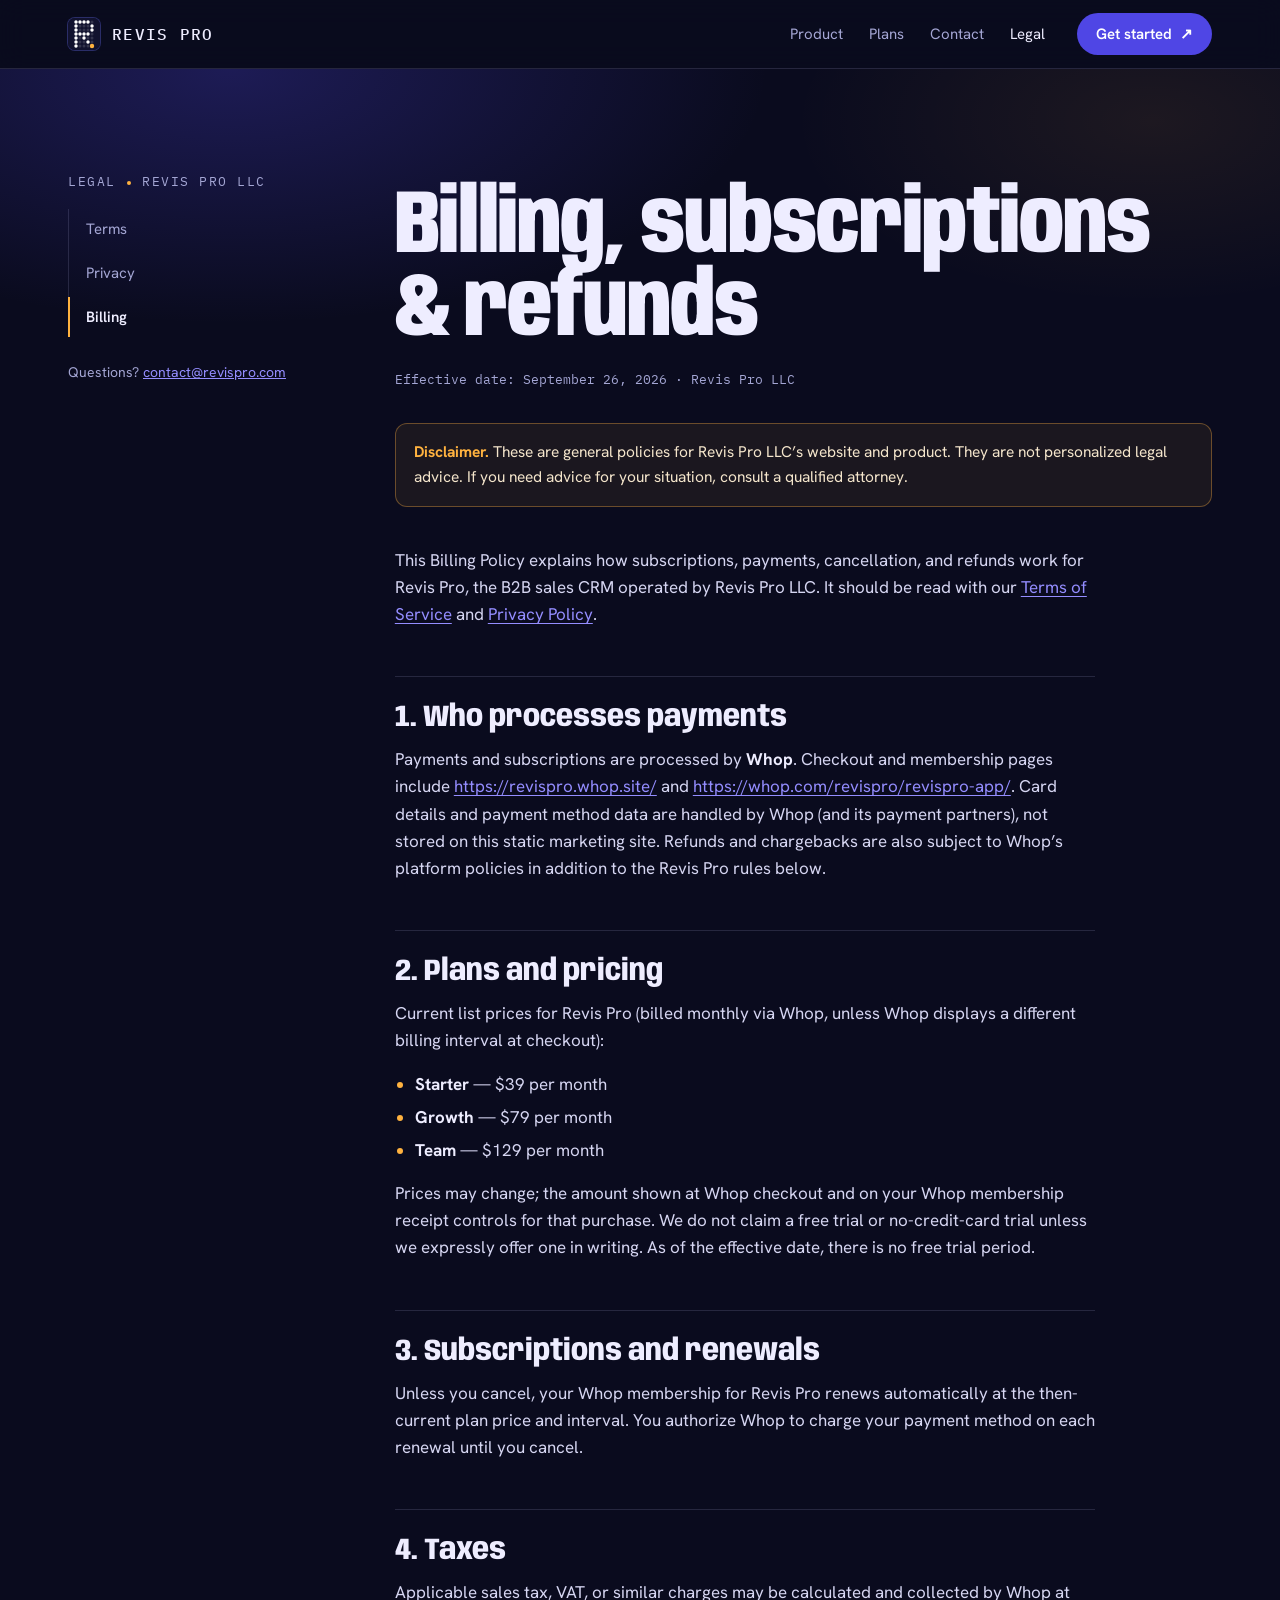
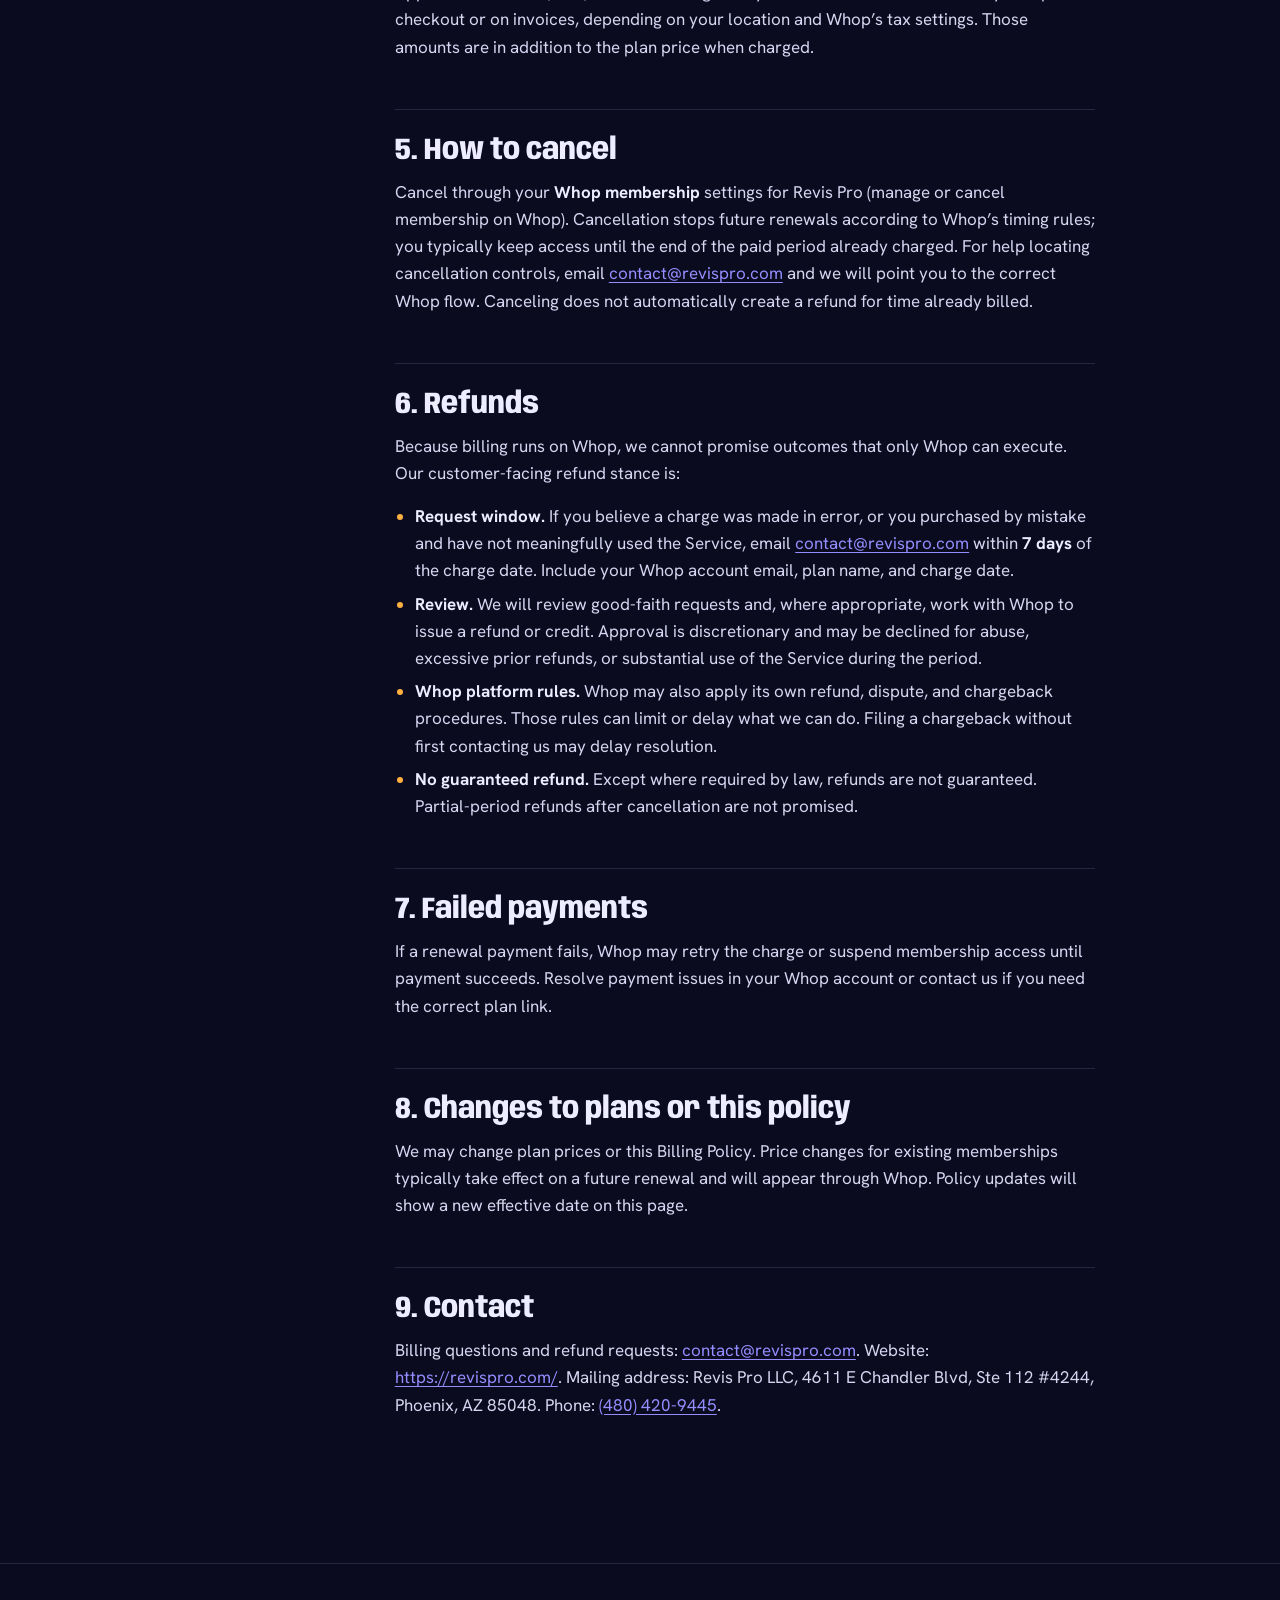
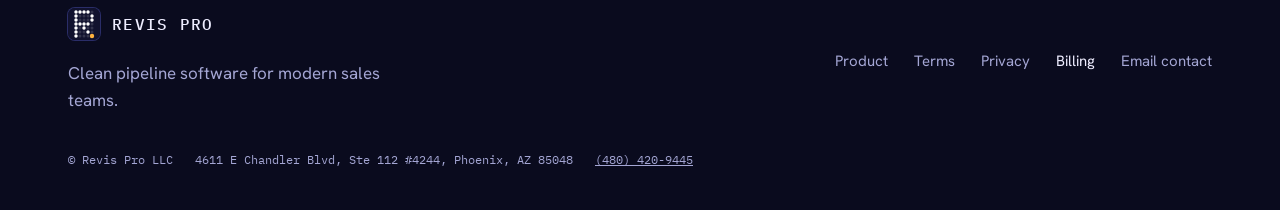
==== commit f525c5d0: "Add business phone (480) 420-9445 next to mailing address" ====
--- a/billing.html
+++ b/billing.html
@@ -97,7 +97,7 @@
         <p>We may change plan prices or this Billing Policy. Price changes for existing memberships typically take effect on a future renewal and will appear through Whop. Policy updates will show a new effective date on this page.</p>
 
         <h2>9. Contact</h2>
-        <p>Billing questions and refund requests: <a href="mailto:contact@revispro.com">contact@revispro.com</a>. Website: <a href="https://revispro.com/">https://revispro.com/</a>. Mailing address: Revis Pro LLC, 4611 E Chandler Blvd, Ste 112 #4244, Phoenix, AZ 85048.</p>
+        <p>Billing questions and refund requests: <a href="mailto:contact@revispro.com">contact@revispro.com</a>. Website: <a href="https://revispro.com/">https://revispro.com/</a>. Mailing address: Revis Pro LLC, 4611 E Chandler Blvd, Ste 112 #4244, Phoenix, AZ 85048. Phone: <a href="tel:+14804209445">(480) 420-9445</a>.</p>
         </div>
       </article>
     </div>
@@ -118,7 +118,7 @@
           <a href="mailto:contact@revispro.com">Email contact</a>
         </nav>
       </div>
-      <div class="legal-line"><span>© Revis Pro LLC</span><span>4611 E Chandler Blvd, Ste 112 #4244, Phoenix, AZ 85048</span></div>
+      <div class="legal-line"><span>© Revis Pro LLC</span><span>4611 E Chandler Blvd, Ste 112 #4244, Phoenix, AZ 85048</span><span><a href="tel:+14804209445">(480) 420-9445</a></span></div>
     </div>
   </footer>
 </body>
